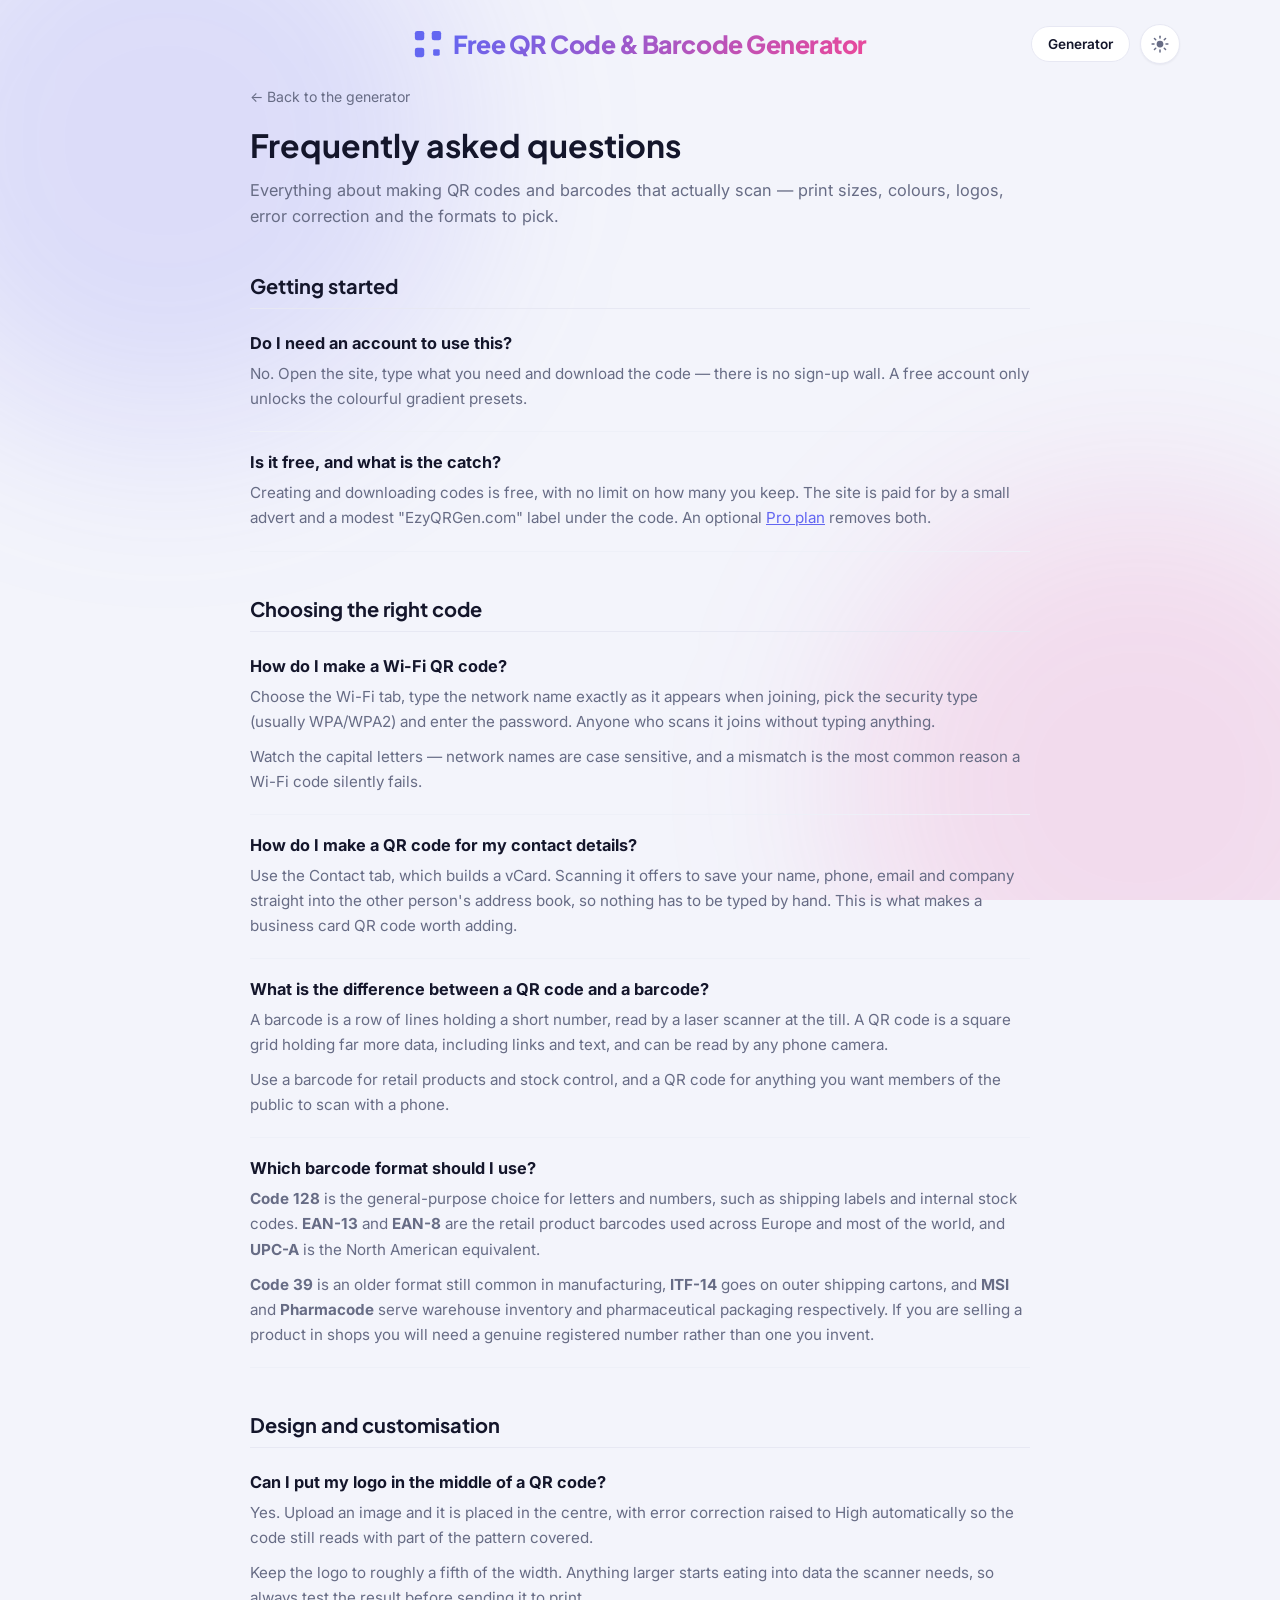
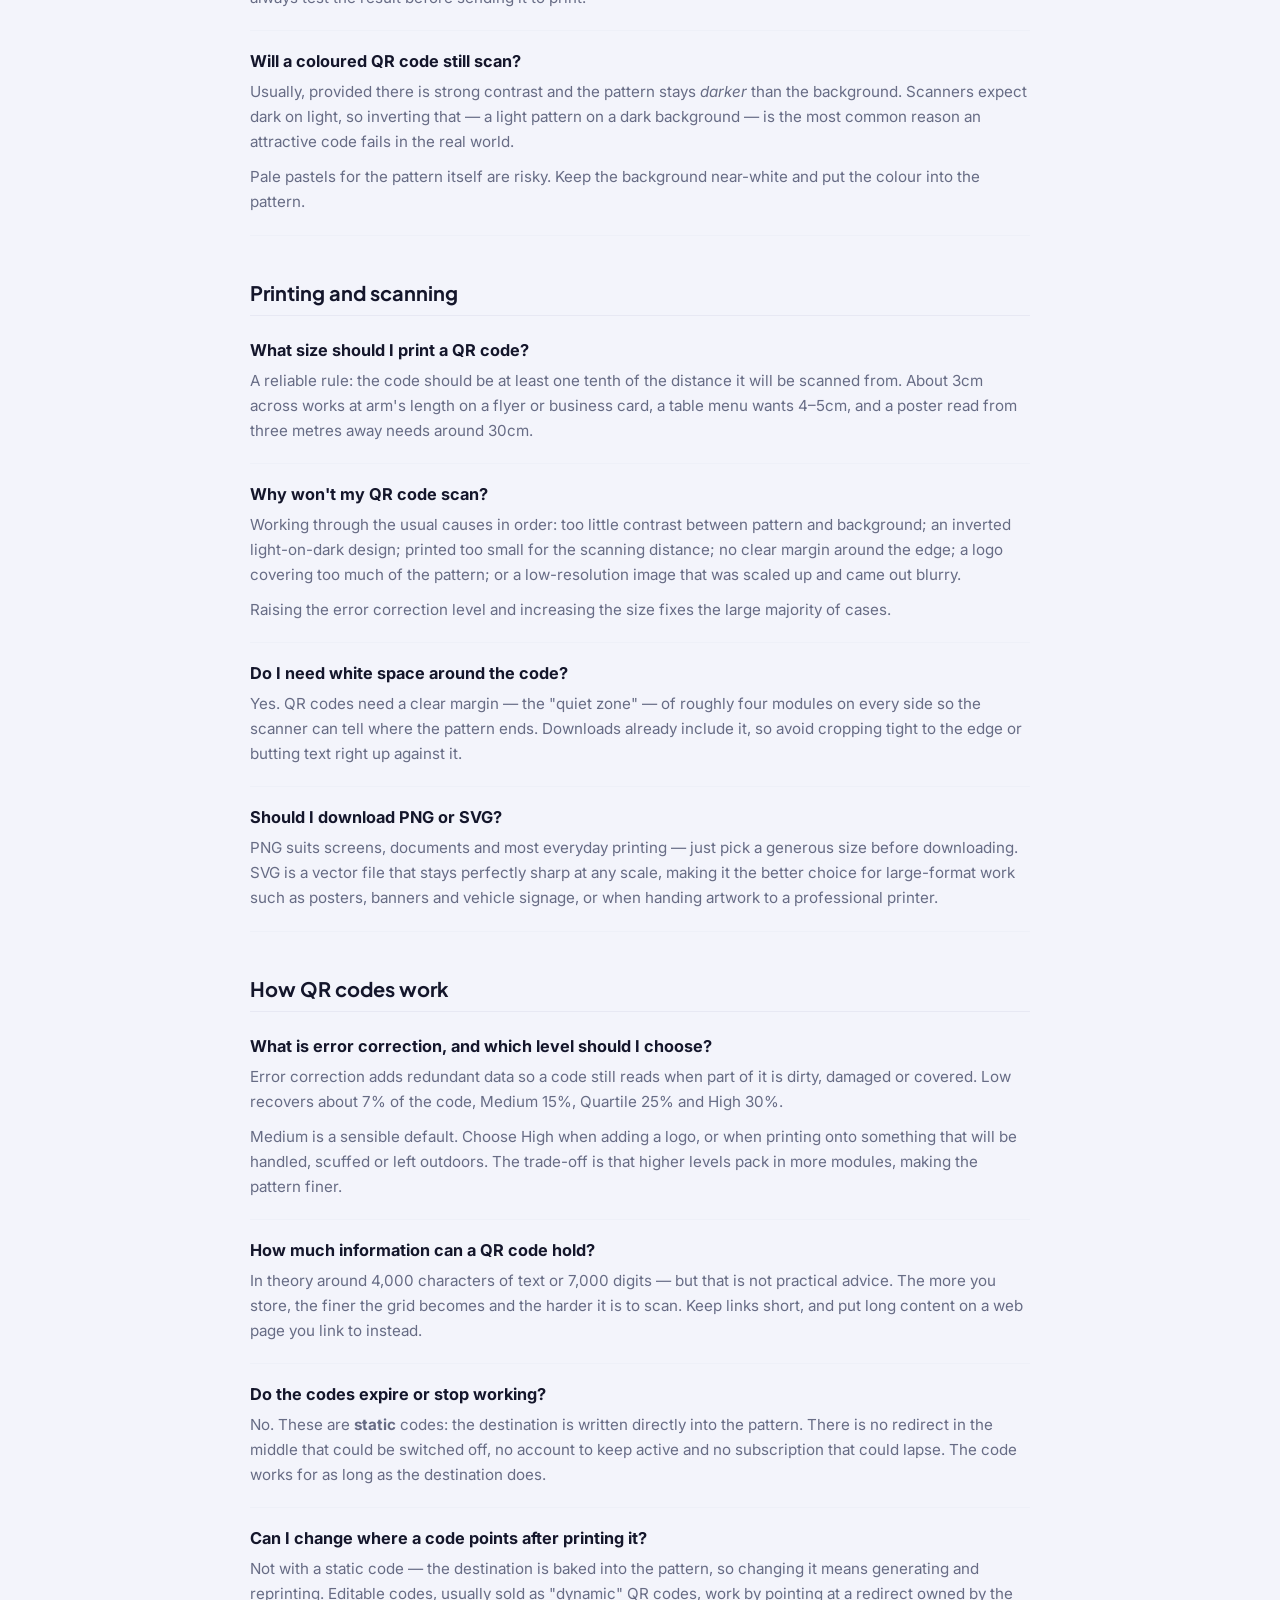
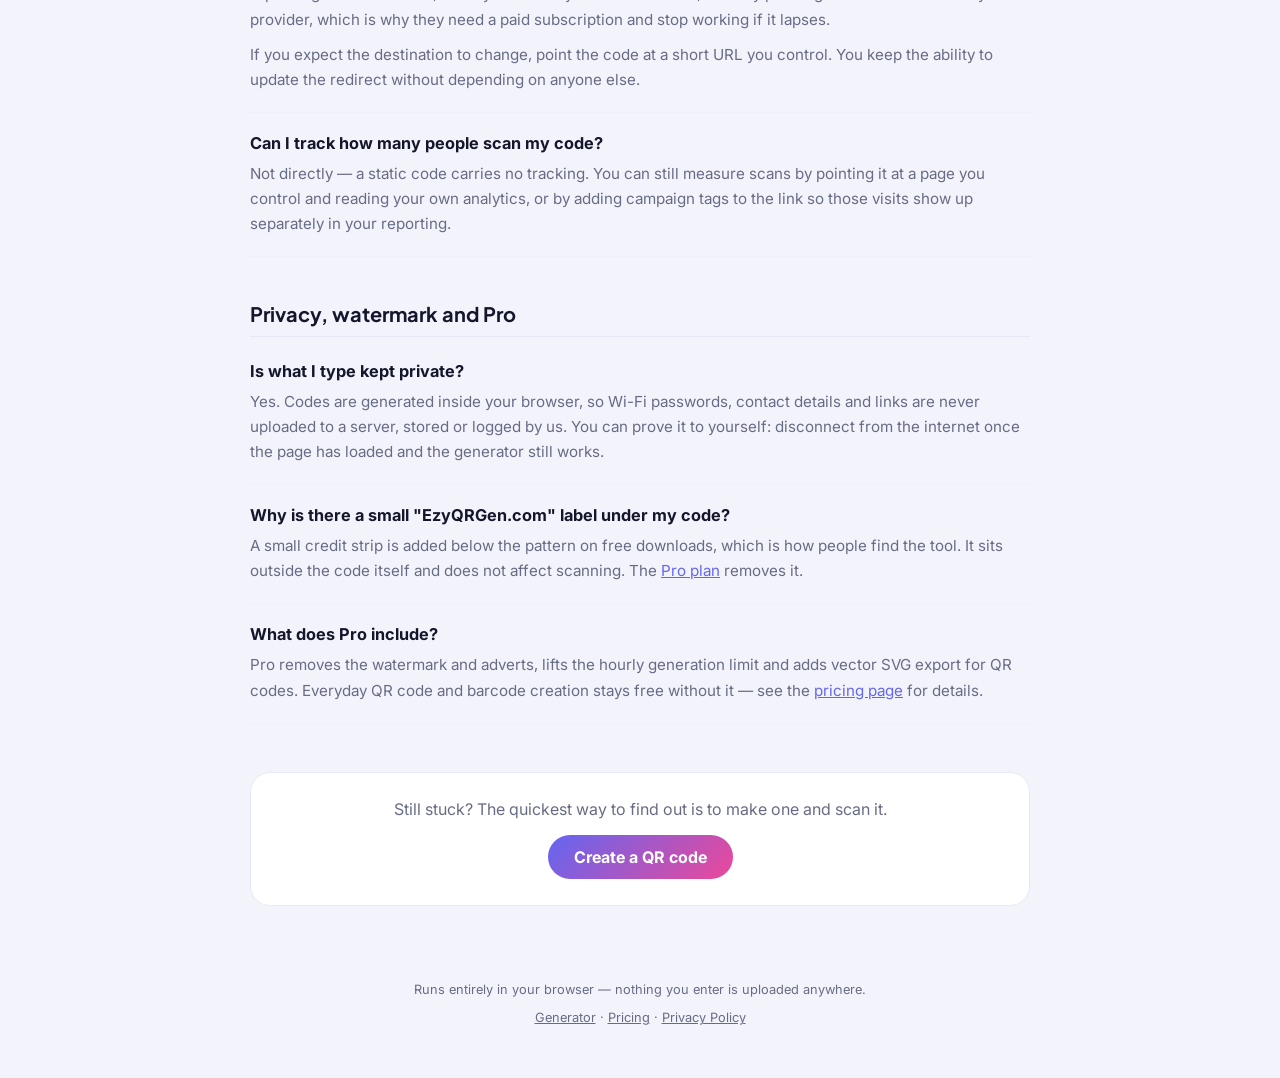
==== faq.html @ d5305e78 "FAQ" ====
<!DOCTYPE html>
<html lang="en">
<head>
<meta charset="UTF-8">
<meta name="viewport" content="width=device-width, initial-scale=1.0">
<title>QR Code FAQ — Printing, Scanning, Logos &amp; Wi-Fi Codes</title>
<meta name="description" content="Answers to common QR code questions: what size to print, why a code won't scan, adding a logo, making Wi-Fi and contact codes, error correction levels and which barcode format to use.">
<link rel="canonical" href="https://ezyqrgen.com/faq.html">
<meta property="og:type" content="website">
<meta property="og:url" content="https://ezyqrgen.com/faq.html">
<meta property="og:title" content="QR Code FAQ — Printing, Scanning, Logos & Wi-Fi Codes">
<meta property="og:description" content="Common QR code questions answered: print sizes, scanning problems, logos, Wi-Fi and contact codes, error correction and barcode formats.">
<meta property="og:image" content="https://ezyqrgen.com/og-image.png">
<meta property="og:image:width" content="1200">
<meta property="og:image:height" content="630">
<meta property="og:site_name" content="EzyQRGen">
<meta name="twitter:card" content="summary_large_image">
<meta name="twitter:title" content="QR Code FAQ — Printing, Scanning, Logos & Wi-Fi Codes">
<meta name="twitter:description" content="Common QR code questions answered: print sizes, scanning problems, logos, Wi-Fi and contact codes and barcode formats.">
<meta name="twitter:image" content="https://ezyqrgen.com/og-image.png">
<link rel="icon" href="data:image/svg+xml,%3Csvg xmlns='http://www.w3.org/2000/svg' viewBox='0 0 32 32'%3E%3Cdefs%3E%3ClinearGradient id='g' x1='0' y1='0' x2='1' y2='1'%3E%3Cstop offset='0' stop-color='%236366f1'/%3E%3Cstop offset='1' stop-color='%23ec4899'/%3E%3C/linearGradient%3E%3C/defs%3E%3Crect width='32' height='32' rx='8' fill='url(%23g)'/%3E%3Crect x='6' y='6' width='8' height='8' rx='2' fill='white'/%3E%3Crect x='18' y='6' width='8' height='8' rx='2' fill='white'/%3E%3Crect x='6' y='18' width='8' height='8' rx='2' fill='white'/%3E%3Crect x='19' y='19' width='6' height='6' rx='1.5' fill='white'/%3E%3C/svg%3E">
<script async src="https://pagead2.googlesyndication.com/pagead/js/adsbygoogle.js?client=ca-pub-7695383097201624" crossorigin="anonymous"></script>
<link rel="preconnect" href="https://fonts.googleapis.com">
<link rel="preconnect" href="https://fonts.gstatic.com" crossorigin>
<link href="https://fonts.googleapis.com/css2?family=Inter:wght@400;500;600;700&family=Plus+Jakarta+Sans:wght@600;700;800&display=swap" rel="stylesheet">
<link rel="stylesheet" href="style.css">
<script>
  (function () {
    try {
      var saved = localStorage.getItem('codeforge-theme');
      if (saved === 'dark' || saved === 'light') {
        document.documentElement.setAttribute('data-theme', saved);
      }
    } catch (e) {}
  })();
</script>
<script type="application/ld+json">
{
  "@context": "https://schema.org",
  "@type": "FAQPage",
  "mainEntity": [
    { "@type": "Question", "name": "Do I need an account to use this?",
      "acceptedAnswer": { "@type": "Answer", "text": "No. Open the site, type what you need and download the code — there is no sign-up wall. A free account only unlocks the colourful gradient presets." } },
    { "@type": "Question", "name": "Is it free, and what is the catch?",
      "acceptedAnswer": { "@type": "Answer", "text": "Creating and downloading codes is free with no limit on how many you keep. The site is paid for by a small advert and a modest EzyQRGen.com label under the code. An optional Pro plan removes both." } },
    { "@type": "Question", "name": "How do I make a Wi-Fi QR code?",
      "acceptedAnswer": { "@type": "Answer", "text": "Choose the Wi-Fi tab, type the network name exactly as it appears when joining, pick the security type (usually WPA/WPA2) and enter the password. Anyone who scans it joins without typing the password. Watch for capital letters — network names are case sensitive." } },
    { "@type": "Question", "name": "How do I make a QR code for my contact details?",
      "acceptedAnswer": { "@type": "Answer", "text": "Use the Contact tab, which builds a vCard. Scanning it offers to save your name, phone, email and company straight into the other person's address book, so nothing has to be typed by hand." } },
    { "@type": "Question", "name": "What is the difference between a QR code and a barcode?",
      "acceptedAnswer": { "@type": "Answer", "text": "A barcode is a row of lines holding a short number, read by a laser scanner at the till. A QR code is a square grid holding far more data, including links and text, and can be read by any phone camera. Use a barcode for retail products and stock, and a QR code for anything people scan with a phone." } },
    { "@type": "Question", "name": "Which barcode format should I use?",
      "acceptedAnswer": { "@type": "Answer", "text": "Code 128 is the general-purpose choice for letters and numbers such as shipping labels and internal stock codes. EAN-13 and EAN-8 are retail product barcodes used across Europe and most of the world, and UPC-A is the North American equivalent. Code 39 is an older format still used in manufacturing, ITF-14 goes on outer shipping cartons, and MSI and Pharmacode serve inventory and pharmaceutical packaging." } },
    { "@type": "Question", "name": "Can I put my logo in the middle of a QR code?",
      "acceptedAnswer": { "@type": "Answer", "text": "Yes. Upload an image and it is placed in the centre. Error correction is raised to High automatically so the code still reads with part of the pattern covered. Keep the logo to roughly a fifth of the width and always test the result before printing." } },
    { "@type": "Question", "name": "Will a coloured QR code still scan?",
      "acceptedAnswer": { "@type": "Answer", "text": "Usually, provided there is strong contrast and the pattern stays darker than the background. Scanners expect dark on light, so inverting that — a light pattern on a dark background — is the most common reason a pretty code fails. Avoid pale pastels for the pattern itself." } },
    { "@type": "Question", "name": "What size should I print a QR code?",
      "acceptedAnswer": { "@type": "Answer", "text": "A reliable rule is that the code should be at least one tenth of the distance it will be scanned from. Roughly 3cm across works at arm's length on a flyer or business card, a table menu wants about 4 to 5cm, and a poster read from three metres away needs about 30cm." } },
    { "@type": "Question", "name": "Why won't my QR code scan?",
      "acceptedAnswer": { "@type": "Answer", "text": "The usual causes are too little contrast between the pattern and background, an inverted light-on-dark design, printing it too small for the scanning distance, no clear margin around the edge, a logo covering too much of the pattern, or a blurry low-resolution image that was scaled up. Raising the error correction level and increasing the size fixes most cases." } },
    { "@type": "Question", "name": "Do I need white space around the code?",
      "acceptedAnswer": { "@type": "Answer", "text": "Yes. QR codes need a clear margin, called the quiet zone, of about four modules on every side so the scanner can tell where the pattern ends. Downloads include this margin, so avoid cropping tight to the edge or placing text right against it." } },
    { "@type": "Question", "name": "Should I download PNG or SVG?",
      "acceptedAnswer": { "@type": "Answer", "text": "PNG suits screens, documents and most everyday printing — just choose a generous size before downloading. SVG is a vector file that stays perfectly sharp at any scale, so it is the better choice for large format printing such as posters, banners and vehicle signage, and for handing artwork to a professional printer." } },
    { "@type": "Question", "name": "What is error correction, and which level should I choose?",
      "acceptedAnswer": { "@type": "Answer", "text": "Error correction adds redundant data so a code still reads when part of it is dirty, damaged or covered. Low recovers about 7 percent, Medium 15, Quartile 25 and High 30. Medium is a sensible default. Choose High when adding a logo or printing onto something that will be handled, scuffed or exposed to weather. Higher levels make the pattern denser." } },
    { "@type": "Question", "name": "How much information can a QR code hold?",
      "acceptedAnswer": { "@type": "Answer", "text": "In theory around 4,000 characters of text or 7,000 digits, but that is not practical advice. The more you store, the finer the grid becomes and the harder it is to scan. Keep links short and put long content on a web page you link to instead." } },
    { "@type": "Question", "name": "Do the codes expire or stop working?",
      "acceptedAnswer": { "@type": "Answer", "text": "No. These are static codes, meaning the destination is written directly into the pattern. There is no redirect in the middle that could be switched off, no account to keep active and no subscription that could lapse. The code keeps working for as long as the destination does." } },
    { "@type": "Question", "name": "Can I change where a code points after printing it?",
      "acceptedAnswer": { "@type": "Answer", "text": "Not with a static code — the destination is baked into the pattern, so changing it means generating and reprinting a new code. Editable codes, often sold as dynamic QR codes, work by pointing at a redirect owned by the provider, which is why they usually require a paid subscription and stop working if it lapses. If you expect the destination to change, point the code at a short URL you control so you can update the redirect yourself." } },
    { "@type": "Question", "name": "Can I track how many people scan my code?",
      "acceptedAnswer": { "@type": "Answer", "text": "Not directly, because a static code carries no tracking. You can still measure scans by pointing it at a page you control and reading your own analytics, or by using a link with campaign tags so visits show up separately in your reporting." } },
    { "@type": "Question", "name": "Is what I type kept private?",
      "acceptedAnswer": { "@type": "Answer", "text": "Yes. Codes are generated inside your browser, so passwords, contact details and links are never uploaded to a server, stored or logged by us. You can confirm this by disconnecting from the internet after the page has loaded — the generator still works." } },
    { "@type": "Question", "name": "Why is there a small \"EzyQRGen.com\" label under my code?",
      "acceptedAnswer": { "@type": "Answer", "text": "A small credit strip is added below the pattern on free downloads to help people find the tool. It sits outside the code itself and does not affect scanning. The Pro plan removes it." } },
    { "@type": "Question", "name": "What does Pro include?",
      "acceptedAnswer": { "@type": "Answer", "text": "Pro removes the watermark and adverts, lifts the hourly generation limit and adds vector SVG export for QR codes. Everyday QR code and barcode creation stays free without it." } }
  ]
}
</script>
<style>
  .faq-page { max-width: 820px; margin: 0 auto; padding: 8px 20px 40px; }
  .faq-page .lede { color: var(--text-muted); font-size: 1.02rem; line-height: 1.6; margin: 0 0 8px; }
  .faq-page h1 { font-family: "Plus Jakarta Sans", sans-serif; font-size: 2rem; margin: 0 0 12px; }
  .faq-page h2 {
    font-family: "Plus Jakarta Sans", sans-serif;
    font-size: 1.25rem;
    margin: 44px 0 4px;
    padding-bottom: 10px;
    border-bottom: 1px solid var(--border);
  }
  .qa { padding: 20px 0; border-bottom: 1px solid var(--border-soft); }
  .qa:last-child { border-bottom: none; }
  .qa h3 { font-size: 1.02rem; margin: 0 0 8px; }
  .qa p { color: var(--text-muted); font-size: 0.95rem; line-height: 1.65; margin: 0 0 10px; }
  .qa p:last-child { margin-bottom: 0; }
  .qa a { color: var(--accent-solid); }
  .faq-cta {
    margin-top: 48px;
    padding: 26px;
    border-radius: var(--radius-lg);
    background: var(--surface);
    border: 1px solid var(--border);
    text-align: center;
  }
  .faq-cta p { color: var(--text-muted); margin: 0 0 16px; }
  .faq-cta a {
    display: inline-block;
    padding: 12px 26px;
    border-radius: 24px;
    background: var(--accent-gradient);
    color: #fff;
    font-weight: 700;
    text-decoration: none;
  }
  .back-link { display: inline-block; margin-bottom: 20px; color: var(--text-muted); font-size: 0.88rem; text-decoration: none; }
  .back-link:hover { color: var(--accent-solid); }
</style>
</head>
<body>
  <div class="bg-decor" aria-hidden="true"></div>

  <header class="topbar">
    <div class="topbar-inner">
      <a href="/" class="brand" style="text-decoration:none;">
        <span class="brand-icon" aria-hidden="true">
          <svg viewBox="0 0 32 32" width="30" height="30">
            <rect x="2" y="2" width="10" height="10" rx="2.5"></rect>
            <rect x="20" y="2" width="10" height="10" rx="2.5"></rect>
            <rect x="2" y="20" width="10" height="10" rx="2.5"></rect>
            <rect x="21.5" y="21.5" width="7" height="7" rx="1.5"></rect>
          </svg>
        </span>
        <span class="brand-name" style="font-size:1.55rem;font-weight:800;">Free QR Code &amp; Barcode Generator</span>
      </a>
      <div class="topbar-actions">
        <a class="btn-auth nav-link" href="/">Generator</a>
        <button class="theme-toggle" id="theme-toggle" type="button" aria-label="Toggle dark mode">
          <svg class="icon-sun" viewBox="0 0 24 24" width="18" height="18"><circle cx="12" cy="12" r="4.5"></circle><g stroke-width="2" stroke-linecap="round"><line x1="12" y1="1.5" x2="12" y2="4"></line><line x1="12" y1="20" x2="12" y2="22.5"></line><line x1="1.5" y1="12" x2="4" y2="12"></line><line x1="20" y1="12" x2="22.5" y2="12"></line><line x1="4.6" y1="4.6" x2="6.3" y2="6.3"></line><line x1="17.7" y1="17.7" x2="19.4" y2="19.4"></line><line x1="4.6" y1="19.4" x2="6.3" y2="17.7"></line><line x1="17.7" y1="6.3" x2="19.4" y2="4.6"></line></g></svg>
          <svg class="icon-moon" viewBox="0 0 24 24" width="18" height="18"><path d="M20 14.5A8.5 8.5 0 1 1 9.5 4a7 7 0 0 0 10.5 10.5Z"></path></svg>
        </button>
      </div>
    </div>
  </header>

  <main class="faq-page">
    <a href="/" class="back-link">← Back to the generator</a>
    <h1>Frequently asked questions</h1>
    <p class="lede">Everything about making QR codes and barcodes that actually scan — print sizes, colours, logos, error correction and the formats to pick.</p>

    <h2>Getting started</h2>
    <div class="qa">
      <h3>Do I need an account to use this?</h3>
      <p>No. Open the site, type what you need and download the code — there is no sign-up wall. A free account only unlocks the colourful gradient presets.</p>
    </div>
    <div class="qa">
      <h3>Is it free, and what is the catch?</h3>
      <p>Creating and downloading codes is free, with no limit on how many you keep. The site is paid for by a small advert and a modest "EzyQRGen.com" label under the code. An optional <a href="pricing.html">Pro plan</a> removes both.</p>
    </div>

    <h2>Choosing the right code</h2>
    <div class="qa">
      <h3>How do I make a Wi-Fi QR code?</h3>
      <p>Choose the Wi-Fi tab, type the network name exactly as it appears when joining, pick the security type (usually WPA/WPA2) and enter the password. Anyone who scans it joins without typing anything.</p>
      <p>Watch the capital letters — network names are case sensitive, and a mismatch is the most common reason a Wi-Fi code silently fails.</p>
    </div>
    <div class="qa">
      <h3>How do I make a QR code for my contact details?</h3>
      <p>Use the Contact tab, which builds a vCard. Scanning it offers to save your name, phone, email and company straight into the other person's address book, so nothing has to be typed by hand. This is what makes a business card QR code worth adding.</p>
    </div>
    <div class="qa">
      <h3>What is the difference between a QR code and a barcode?</h3>
      <p>A barcode is a row of lines holding a short number, read by a laser scanner at the till. A QR code is a square grid holding far more data, including links and text, and can be read by any phone camera.</p>
      <p>Use a barcode for retail products and stock control, and a QR code for anything you want members of the public to scan with a phone.</p>
    </div>
    <div class="qa">
      <h3>Which barcode format should I use?</h3>
      <p><strong>Code 128</strong> is the general-purpose choice for letters and numbers, such as shipping labels and internal stock codes. <strong>EAN-13</strong> and <strong>EAN-8</strong> are the retail product barcodes used across Europe and most of the world, and <strong>UPC-A</strong> is the North American equivalent.</p>
      <p><strong>Code 39</strong> is an older format still common in manufacturing, <strong>ITF-14</strong> goes on outer shipping cartons, and <strong>MSI</strong> and <strong>Pharmacode</strong> serve warehouse inventory and pharmaceutical packaging respectively. If you are selling a product in shops you will need a genuine registered number rather than one you invent.</p>
    </div>

    <h2>Design and customisation</h2>
    <div class="qa">
      <h3>Can I put my logo in the middle of a QR code?</h3>
      <p>Yes. Upload an image and it is placed in the centre, with error correction raised to High automatically so the code still reads with part of the pattern covered.</p>
      <p>Keep the logo to roughly a fifth of the width. Anything larger starts eating into data the scanner needs, so always test the result before sending it to print.</p>
    </div>
    <div class="qa">
      <h3>Will a coloured QR code still scan?</h3>
      <p>Usually, provided there is strong contrast and the pattern stays <em>darker</em> than the background. Scanners expect dark on light, so inverting that — a light pattern on a dark background — is the most common reason an attractive code fails in the real world.</p>
      <p>Pale pastels for the pattern itself are risky. Keep the background near-white and put the colour into the pattern.</p>
    </div>

    <h2>Printing and scanning</h2>
    <div class="qa">
      <h3>What size should I print a QR code?</h3>
      <p>A reliable rule: the code should be at least one tenth of the distance it will be scanned from. About 3cm across works at arm's length on a flyer or business card, a table menu wants 4–5cm, and a poster read from three metres away needs around 30cm.</p>
    </div>
    <div class="qa">
      <h3>Why won't my QR code scan?</h3>
      <p>Working through the usual causes in order: too little contrast between pattern and background; an inverted light-on-dark design; printed too small for the scanning distance; no clear margin around the edge; a logo covering too much of the pattern; or a low-resolution image that was scaled up and came out blurry.</p>
      <p>Raising the error correction level and increasing the size fixes the large majority of cases.</p>
    </div>
    <div class="qa">
      <h3>Do I need white space around the code?</h3>
      <p>Yes. QR codes need a clear margin — the "quiet zone" — of roughly four modules on every side so the scanner can tell where the pattern ends. Downloads already include it, so avoid cropping tight to the edge or butting text right up against it.</p>
    </div>
    <div class="qa">
      <h3>Should I download PNG or SVG?</h3>
      <p>PNG suits screens, documents and most everyday printing — just pick a generous size before downloading. SVG is a vector file that stays perfectly sharp at any scale, making it the better choice for large-format work such as posters, banners and vehicle signage, or when handing artwork to a professional printer.</p>
    </div>

    <h2>How QR codes work</h2>
    <div class="qa">
      <h3>What is error correction, and which level should I choose?</h3>
      <p>Error correction adds redundant data so a code still reads when part of it is dirty, damaged or covered. Low recovers about 7% of the code, Medium 15%, Quartile 25% and High 30%.</p>
      <p>Medium is a sensible default. Choose High when adding a logo, or when printing onto something that will be handled, scuffed or left outdoors. The trade-off is that higher levels pack in more modules, making the pattern finer.</p>
    </div>
    <div class="qa">
      <h3>How much information can a QR code hold?</h3>
      <p>In theory around 4,000 characters of text or 7,000 digits — but that is not practical advice. The more you store, the finer the grid becomes and the harder it is to scan. Keep links short, and put long content on a web page you link to instead.</p>
    </div>
    <div class="qa">
      <h3>Do the codes expire or stop working?</h3>
      <p>No. These are <strong>static</strong> codes: the destination is written directly into the pattern. There is no redirect in the middle that could be switched off, no account to keep active and no subscription that could lapse. The code works for as long as the destination does.</p>
    </div>
    <div class="qa">
      <h3>Can I change where a code points after printing it?</h3>
      <p>Not with a static code — the destination is baked into the pattern, so changing it means generating and reprinting. Editable codes, usually sold as "dynamic" QR codes, work by pointing at a redirect owned by the provider, which is why they need a paid subscription and stop working if it lapses.</p>
      <p>If you expect the destination to change, point the code at a short URL you control. You keep the ability to update the redirect without depending on anyone else.</p>
    </div>
    <div class="qa">
      <h3>Can I track how many people scan my code?</h3>
      <p>Not directly — a static code carries no tracking. You can still measure scans by pointing it at a page you control and reading your own analytics, or by adding campaign tags to the link so those visits show up separately in your reporting.</p>
    </div>

    <h2>Privacy, watermark and Pro</h2>
    <div class="qa">
      <h3>Is what I type kept private?</h3>
      <p>Yes. Codes are generated inside your browser, so Wi-Fi passwords, contact details and links are never uploaded to a server, stored or logged by us. You can prove it to yourself: disconnect from the internet once the page has loaded and the generator still works.</p>
    </div>
    <div class="qa">
      <h3>Why is there a small "EzyQRGen.com" label under my code?</h3>
      <p>A small credit strip is added below the pattern on free downloads, which is how people find the tool. It sits outside the code itself and does not affect scanning. The <a href="pricing.html">Pro plan</a> removes it.</p>
    </div>
    <div class="qa">
      <h3>What does Pro include?</h3>
      <p>Pro removes the watermark and adverts, lifts the hourly generation limit and adds vector SVG export for QR codes. Everyday QR code and barcode creation stays free without it — see the <a href="pricing.html">pricing page</a> for details.</p>
    </div>

    <div class="faq-cta">
      <p>Still stuck? The quickest way to find out is to make one and scan it.</p>
      <a href="/">Create a QR code</a>
    </div>
  </main>

  <footer class="footer">
    <p>Runs entirely in your browser — nothing you enter is uploaded anywhere.</p>
    <p><a href="/">Generator</a> · <a href="/pricing.html">Pricing</a> · <a href="/privacy.html">Privacy Policy</a></p>
  </footer>

  <script>
    var btn = document.getElementById('theme-toggle');
    btn.addEventListener('click', function () {
      var root = document.documentElement;
      var systemDark = window.matchMedia('(prefers-color-scheme: dark)').matches;
      var currentlyDark = root.getAttribute('data-theme') ? root.getAttribute('data-theme') === 'dark' : systemDark;
      var next = currentlyDark ? 'light' : 'dark';
      root.setAttribute('data-theme', next);
      try { localStorage.setItem('codeforge-theme', next); } catch (e) {}
    });
  </script>
</body>
</html>
---- style.css ----
:root {
  --bg: #f3f4fb;
  --surface: #ffffff;
  --surface-alt: #f7f8fd;
  --text: #14162b;
  --text-muted: #676c85;
  --border: #e7e8f3;
  --border-soft: #eef0f8;
  --accent-1: #6366f1;
  --accent-2: #ec4899;
  --accent-gradient: linear-gradient(135deg, var(--accent-1), var(--accent-2));
  --accent-solid: #6366f1;
  --accent-solid-hover: #4f46e5;
  --danger: #e0245e;
  --radius-sm: 8px;
  --radius: 14px;
  --radius-lg: 20px;
  --shadow-sm: 0 1px 2px rgba(20, 22, 43, 0.05);
  --shadow-md: 0 8px 24px rgba(20, 22, 43, 0.08);
  --shadow-lg: 0 16px 48px rgba(20, 22, 43, 0.12);
  --blob-1: rgba(99, 102, 241, 0.16);
  --blob-2: rgba(236, 72, 153, 0.14);
  color-scheme: light;
}

@media (prefers-color-scheme: dark) {
  :root:not([data-theme="light"]) {
    --bg: #0e0f1a;
    --surface: #171928;
    --surface-alt: #1d1f31;
    --text: #eef0fb;
    --text-muted: #9296b3;
    --border: #2a2d42;
    --border-soft: #262940;
    --accent-1: #818cf8;
    --accent-2: #f472b6;
    --accent-solid: #818cf8;
    --accent-solid-hover: #a5b0fb;
    --shadow-sm: 0 1px 2px rgba(0, 0, 0, 0.3);
    --shadow-md: 0 8px 24px rgba(0, 0, 0, 0.35);
    --shadow-lg: 0 16px 48px rgba(0, 0, 0, 0.45);
    --blob-1: rgba(129, 140, 248, 0.18);
    --blob-2: rgba(244, 114, 182, 0.16);
    color-scheme: dark;
  }
}

:root[data-theme="dark"] {
  --bg: #0e0f1a;
  --surface: #171928;
  --surface-alt: #1d1f31;
  --text: #eef0fb;
  --text-muted: #9296b3;
  --border: #2a2d42;
  --border-soft: #262940;
  --accent-1: #818cf8;
  --accent-2: #f472b6;
  --accent-solid: #818cf8;
  --accent-solid-hover: #a5b0fb;
  --shadow-sm: 0 1px 2px rgba(0, 0, 0, 0.3);
  --shadow-md: 0 8px 24px rgba(0, 0, 0, 0.35);
  --shadow-lg: 0 16px 48px rgba(0, 0, 0, 0.45);
  --blob-1: rgba(129, 140, 248, 0.18);
  --blob-2: rgba(244, 114, 182, 0.16);
  color-scheme: dark;
}

* { box-sizing: border-box; }

body {
  margin: 0;
  font-family: "Inter", -apple-system, BlinkMacSystemFont, "Segoe UI", Roboto, Helvetica, Arial, sans-serif;
  background: var(--bg);
  color: var(--text);
  transition: background-color 0.25s ease, color 0.25s ease;
}

.bg-decor {
  position: fixed;
  inset: 0;
  z-index: -1;
  overflow: hidden;
  pointer-events: none;
}

.bg-decor::before,
.bg-decor::after {
  content: "";
  position: absolute;
  width: 46vw;
  height: 46vw;
  max-width: 620px;
  max-height: 620px;
  border-radius: 50%;
  filter: blur(90px);
}

.bg-decor::before {
  top: -12vw;
  left: -10vw;
  background: var(--blob-1);
}

.bg-decor::after {
  bottom: -14vw;
  right: -12vw;
  background: var(--blob-2);
}

.topbar {
  padding: 28px 24px 18px;
  text-align: center;
}

.topbar-inner {
  max-width: 1080px;
  margin: 0 auto;
  display: flex;
  align-items: center;
  justify-content: center;
  position: relative;
}

.brand {
  display: flex;
  align-items: center;
  justify-content: center;
  gap: 10px;
  font-family: "Plus Jakarta Sans", "Inter", sans-serif;
  font-size: 1.55rem;
  font-weight: 800;
  letter-spacing: -0.02em;
}

.brand-icon {
  display: inline-flex;
  color: var(--accent-solid);
}

.brand-icon svg rect {
  fill: currentColor;
}

.brand-name {
  margin: 0;
  font: inherit;
  background: var(--accent-gradient);
  -webkit-background-clip: text;
  background-clip: text;
  color: transparent;
}

.topbar-actions {
  position: absolute;
  right: 0;
  top: 50%;
  transform: translateY(-50%);
  /* The transform above creates a stacking context, which would otherwise trap
     the profile dropdown behind <main>. Kept below the modal/consent layers. */
  z-index: 60;
  display: flex;
  align-items: center;
  gap: 10px;
}

@media (max-width: 560px) {
  .topbar-inner {
    flex-direction: column;
    gap: 14px;
  }
  .brand { font-size: 1.3rem; }
  .topbar-actions {
    position: static;
    transform: none;
  }
}

.auth-area {
  position: relative;
  display: flex;
  align-items: center;
  gap: 8px;
}

/* ---------- Signed-in profile menu ---------- */
.avatar-btn {
  width: 40px;
  height: 40px;
  flex-shrink: 0;
  border-radius: 50%;
  border: none;
  background: var(--accent-gradient);
  color: #fff;
  font-weight: 700;
  font-size: 0.95rem;
  cursor: pointer;
  display: flex;
  align-items: center;
  justify-content: center;
  transition: transform 0.15s ease, box-shadow 0.15s ease;
}

.avatar-btn:hover {
  transform: scale(1.06);
  box-shadow: 0 0 0 3px color-mix(in srgb, var(--accent-solid) 25%, transparent);
}

.profile-menu {
  position: absolute;
  right: 0;
  top: calc(100% + 10px);
  z-index: 60;
  width: 232px;
  padding: 6px;
  border-radius: 14px;
  border: 1px solid var(--border);
  background: var(--surface);
  box-shadow: 0 16px 40px -12px rgba(0, 0, 0, 0.3);
  text-align: left;
}

.profile-menu-head {
  display: flex;
  align-items: center;
  gap: 6px;
  padding: 10px 10px 12px;
  border-bottom: 1px solid var(--border);
  margin-bottom: 8px;
}

.profile-email {
  font-size: 0.8rem;
  color: var(--text-muted);
  overflow: hidden;
  text-overflow: ellipsis;
  white-space: nowrap;
}

.profile-menu-group { padding: 2px 10px 10px; }

.profile-menu-label {
  display: block;
  font-size: 0.7rem;
  font-weight: 700;
  letter-spacing: 0.04em;
  text-transform: uppercase;
  color: var(--text-muted);
  margin-bottom: 8px;
}

.theme-options {
  display: grid;
  grid-template-columns: repeat(3, minmax(0, 1fr));
  gap: 4px;
  padding: 3px;
  border-radius: 10px;
  background: var(--surface-alt);
}

.theme-options button {
  padding: 6px 0;
  border: none;
  border-radius: 7px;
  background: transparent;
  color: var(--text-muted);
  font-size: 0.76rem;
  font-weight: 600;
  cursor: pointer;
  transition: background 0.15s ease, color 0.15s ease;
}

.theme-options button:hover { color: var(--text); }

.theme-options button.active {
  background: var(--surface);
  color: var(--accent-solid);
  box-shadow: 0 1px 3px rgba(0, 0, 0, 0.12);
}

.profile-menu-item {
  width: 100%;
  padding: 10px;
  border: none;
  border-radius: 9px;
  background: transparent;
  color: var(--text);
  font-size: 0.86rem;
  font-weight: 600;
  text-align: left;
  cursor: pointer;
  transition: background 0.15s ease, color 0.15s ease;
}

.profile-menu-item:hover { background: var(--surface-alt); }

.profile-menu-item.danger { color: #dc2626; }
.profile-menu-item.danger:hover { background: color-mix(in srgb, #dc2626 10%, transparent); }

.btn-auth {
  padding: 9px 16px;
  border-radius: 20px;
  border: 1px solid var(--border);
  background: var(--surface);
  color: var(--text);
  font-weight: 600;
  font-size: 0.85rem;
  cursor: pointer;
  transition: border-color 0.15s ease, color 0.15s ease, transform 0.15s ease;
}

a.nav-link {
  text-decoration: none;
  display: inline-flex;
  align-items: center;
}

.btn-auth:hover {
  border-color: var(--accent-solid);
  color: var(--accent-solid);
  transform: translateY(-1px);
}

.btn-auth.primary {
  background: var(--accent-gradient);
  border-color: transparent;
  color: #fff;
}

.theme-toggle {
  width: 40px;
  height: 40px;
  flex-shrink: 0;
  border-radius: 50%;
  border: 1px solid var(--border);
  background: var(--surface);
  color: var(--text-muted);
  display: flex;
  align-items: center;
  justify-content: center;
  cursor: pointer;
  box-shadow: var(--shadow-sm);
  transition: transform 0.15s ease, color 0.2s ease, border-color 0.2s ease;
}

.theme-toggle:hover {
  color: var(--accent-solid);
  border-color: var(--accent-solid);
  transform: scale(1.06);
}

.theme-toggle svg { fill: none; stroke: currentColor; }
.theme-toggle .icon-sun circle { fill: currentColor; stroke: none; }
.theme-toggle .icon-moon path { fill: currentColor; stroke: none; }

.theme-toggle .icon-moon { display: none; }
:root[data-theme="dark"] .theme-toggle .icon-sun { display: none; }
:root[data-theme="dark"] .theme-toggle .icon-moon { display: block; }
@media (prefers-color-scheme: dark) {
  :root:not([data-theme="light"]) .theme-toggle .icon-sun { display: none; }
  :root:not([data-theme="light"]) .theme-toggle .icon-moon { display: block; }
}

.tagline {
  margin: 14px 0 0;
  color: var(--text-muted);
  font-size: 0.98rem;
}

.layout {
  max-width: 1080px;
  margin: 0 auto;
  padding: 16px 20px 60px;
  display: grid;
  grid-template-columns: minmax(0, 1.3fr) minmax(0, 1fr);
  gap: 24px;
  align-items: start;
}

@media (max-width: 860px) {
  .layout { grid-template-columns: minmax(0, 1fr); }
}

.panel, .preview-card {
  background: var(--surface);
  border-radius: var(--radius-lg);
  border: 1px solid var(--border-soft);
  box-shadow: var(--shadow-md);
  padding: 22px;
  transition: background-color 0.25s ease, border-color 0.25s ease;
}

.mode-switch {
  display: flex;
  gap: 8px;
  margin-bottom: 20px;
  background: var(--surface-alt);
  padding: 4px;
  border-radius: 12px;
}

.mode-btn {
  flex: 1;
  padding: 10px;
  border: none;
  border-radius: 9px;
  background: transparent;
  font-weight: 600;
  font-size: 0.95rem;
  color: var(--text-muted);
  cursor: pointer;
  transition: background-color 0.2s ease, color 0.2s ease, box-shadow 0.2s ease;
}

.mode-btn.active {
  background: var(--surface);
  color: var(--accent-solid);
  box-shadow: var(--shadow-sm);
}

.type-tabs {
  display: flex;
  flex-wrap: wrap;
  gap: 6px;
  margin-bottom: 16px;
}

.type-btn {
  padding: 7px 13px;
  border: 1px solid var(--border);
  border-radius: 20px;
  background: var(--surface);
  color: var(--text-muted);
  font-size: 0.85rem;
  font-weight: 500;
  cursor: pointer;
  transition: background 0.2s ease, color 0.2s ease, border-color 0.2s ease, transform 0.15s ease;
}

.type-btn:hover {
  border-color: var(--accent-solid);
  color: var(--accent-solid);
}

.type-btn.active {
  background: var(--accent-gradient);
  border-color: transparent;
  color: #fff;
  box-shadow: var(--shadow-sm);
}

.mode-panel { display: none; }
.mode-panel.active { display: block; animation: fade-in 0.25s ease; }

@keyframes fade-in {
  from { opacity: 0; transform: translateY(4px); }
  to { opacity: 1; transform: translateY(0); }
}

.field-group { margin-bottom: 14px; }
.field-group.hidden { display: none; }

label {
  display: block;
  font-size: 0.82rem;
  font-weight: 600;
  color: var(--text-muted);
  margin-bottom: 5px;
  margin-top: 10px;
}

label:first-child { margin-top: 0; }

.checkbox-label {
  display: flex;
  align-items: center;
  flex-wrap: wrap;
  gap: 6px;
  font-weight: 500;
  color: var(--text);
}
.checkbox-label input { width: auto; accent-color: var(--accent-solid); }

input[type="text"],
input[type="url"],
input[type="email"],
input[type="password"],
input[type="file"],
textarea,
select {
  width: 100%;
  padding: 10px 12px;
  border: 1px solid var(--border);
  border-radius: var(--radius-sm);
  font-size: 0.92rem;
  font-family: inherit;
  background: var(--surface);
  color: var(--text);
  transition: border-color 0.15s ease, box-shadow 0.15s ease;
}

input[type="text"]:focus,
input[type="url"]:focus,
input[type="email"]:focus,
input[type="password"]:focus,
textarea:focus,
select:focus {
  outline: none;
  border-color: var(--accent-solid);
  box-shadow: 0 0 0 3px color-mix(in srgb, var(--accent-solid) 20%, transparent);
}

textarea { resize: vertical; }

.hint {
  font-size: 0.78rem;
  color: var(--text-muted);
  margin: 4px 0 0;
}

.customize {
  border-top: 1px solid var(--border-soft);
  padding-top: 18px;
  margin-top: 8px;
}

.customize h3 {
  margin: 0 0 12px;
  font-size: 0.95rem;
  font-family: "Plus Jakarta Sans", sans-serif;
  font-weight: 700;
}

.preset-row {
  display: flex;
  gap: 10px;
  margin-bottom: 18px;
  flex-wrap: wrap;
}

.preset-swatch {
  width: 56px;
  height: 56px;
  border-radius: 10px;
  border: 2px solid var(--border);
  cursor: pointer;
  padding: 0;
  overflow: hidden;
  line-height: 0;
  transition: transform 0.15s ease, border-color 0.15s ease, box-shadow 0.15s ease;
}

/* Each swatch holds a real miniature QR rendered in that preset's style. */
.preset-swatch canvas {
  width: 100%;
  height: 100%;
  display: block;
}

.preset-swatch:hover {
  transform: scale(1.12);
  border-color: var(--accent-solid);
}

.preset-swatch.active {
  border-color: var(--accent-solid);
  box-shadow: 0 0 0 3px color-mix(in srgb, var(--accent-solid) 25%, transparent);
  transform: scale(1.08);
}

.customize-grid {
  display: grid;
  grid-template-columns: minmax(0, 1fr) minmax(0, 1fr);
  gap: 14px;
}

.control.span-2 { grid-column: 1 / -1; }

input[type="color"] {
  width: 100%;
  height: 38px;
  padding: 2px;
  border: 1px solid var(--border);
  border-radius: var(--radius-sm);
  cursor: pointer;
  background: var(--surface);
}

input[type="range"] {
  width: 100%;
  accent-color: var(--accent-solid);
}

.range-val {
  font-size: 0.8rem;
  color: var(--text-muted);
}

.mini-btn {
  margin-top: 8px;
  padding: 6px 12px;
  font-size: 0.78rem;
  font-weight: 600;
  border: 1px solid var(--border);
  border-radius: var(--radius-sm);
  background: var(--surface);
  color: var(--text);
  cursor: pointer;
  transition: border-color 0.15s ease, color 0.15s ease;
}

.mini-btn:hover {
  border-color: var(--danger);
  color: var(--danger);
}

.logo-upload-row {
  display: flex;
  align-items: center;
  gap: 12px;
}

.logo-upload-controls {
  flex: 1;
  min-width: 0;
}

.logo-preview {
  width: 48px;
  height: 48px;
  border-radius: 50%;
  object-fit: cover;
  border: 1px solid var(--border);
  flex-shrink: 0;
  box-shadow: var(--shadow-sm);
}

.preview {
  position: sticky;
  top: 20px;
}

.preview-card {
  display: flex;
  flex-direction: column;
  align-items: center;
  gap: 18px;
}

.preview-surface {
  width: 100%;
  min-height: 280px;
  display: flex;
  align-items: center;
  justify-content: center;
  background:
    linear-gradient(45deg, var(--surface-alt) 25%, transparent 25%),
    linear-gradient(-45deg, var(--surface-alt) 25%, transparent 25%),
    linear-gradient(45deg, transparent 75%, var(--surface-alt) 75%),
    linear-gradient(-45deg, transparent 75%, var(--surface-alt) 75%);
  background-size: 20px 20px;
  background-position: 0 0, 0 10px, 10px -10px, -10px 0px;
  border-radius: var(--radius);
  border: 1px solid var(--border-soft);
  padding: 20px;
}

#qr-canvas-container, #barcode-svg { max-width: 100%; }
#qr-canvas-container canvas, #barcode-svg { max-width: 100%; height: auto; }
#qr-canvas-container canvas, #barcode-svg { border-radius: 6px; }
.hidden { display: none !important; }

.error-msg {
  color: var(--danger);
  font-size: 0.85rem;
  min-height: 1em;
  margin: 0;
  text-align: center;
}

.download-row {
  display: flex;
  gap: 10px;
  width: 100%;
}

.btn {
  flex: 1;
  padding: 12px;
  border-radius: var(--radius-sm);
  border: 1px solid var(--border);
  background: var(--surface);
  color: var(--text);
  font-weight: 600;
  font-size: 0.9rem;
  cursor: pointer;
  transition: transform 0.15s ease, box-shadow 0.15s ease, border-color 0.15s ease, opacity 0.15s ease;
}

.btn:hover {
  border-color: var(--accent-solid);
  transform: translateY(-1px);
}

.btn:active { transform: translateY(0); }

.btn-primary {
  background: var(--accent-gradient);
  border-color: transparent;
  color: #fff;
  box-shadow: var(--shadow-md);
}

.btn-primary:hover {
  box-shadow: var(--shadow-lg);
  border-color: transparent;
}

.btn-generate {
  width: 100%;
  margin-top: 22px;
  padding: 14px;
  font-size: 1rem;
}

.btn-generate-top {
  margin-top: 6px;
  margin-bottom: 22px;
}

.footer {
  text-align: center;
  color: var(--text-muted);
  font-size: 0.8rem;
  padding: 24px 20px 40px;
}

.footer a {
  color: var(--text-muted);
  text-decoration: underline;
}

.footer a:hover {
  color: var(--accent-solid);
}

/* ---------- Auth gating: lock badges + locked controls ---------- */

.label-with-badge {
  display: flex;
  align-items: center;
  gap: 6px;
  flex-wrap: wrap;
}

.lock-badge {
  display: inline-flex;
  align-items: center;
  gap: 3px;
  font-size: 0.68rem;
  font-weight: 700;
  letter-spacing: 0.02em;
  color: var(--accent-solid);
  background: color-mix(in srgb, var(--accent-solid) 12%, transparent);
  border-radius: 20px;
  padding: 2px 8px;
  text-transform: uppercase;
}

.lock-badge.hidden { display: none; }

.preview-note {
  font-size: 0.8rem;
  color: var(--text-muted);
  text-align: center;
  margin-top: 10px;
}

.preview-note.hidden { display: none; }

.preview-note a { color: var(--accent-solid); font-weight: 600; }

.pro-badge {
  display: inline-flex;
  align-items: center;
  font-size: 0.62rem;
  font-weight: 800;
  letter-spacing: 0.03em;
  color: #fff;
  background: var(--accent-gradient);
  border-radius: 20px;
  padding: 2px 7px;
  margin-left: 6px;
  vertical-align: middle;
}

/* Only a light dim when locked — the swatches are real style samples, so they
   stay legible and the lock badge carries the "sign in" message. */
.preset-row.is-locked {
  opacity: 0.9;
}

.preset-row.is-locked .preset-swatch {
  cursor: pointer;
}

.preset-row.is-locked .preset-swatch:hover {
  transform: none;
  border-color: var(--border);
}

/* ---------- Auth modal ---------- */

.modal-backdrop {
  position: fixed;
  inset: 0;
  background: rgba(10, 11, 20, 0.55);
  backdrop-filter: blur(4px);
  display: flex;
  align-items: center;
  justify-content: center;
  padding: 20px;
  z-index: 100;
}

.modal-backdrop.hidden { display: none; }

.modal {
  position: relative;
  width: 100%;
  max-width: 380px;
  background: var(--surface);
  border-radius: var(--radius-lg);
  border: 1px solid var(--border-soft);
  box-shadow: var(--shadow-lg);
  padding: 28px 26px 24px;
  animation: modal-pop 0.2s ease;
}

@keyframes modal-pop {
  from { opacity: 0; transform: scale(0.96) translateY(6px); }
  to { opacity: 1; transform: scale(1) translateY(0); }
}

.modal-close {
  position: absolute;
  top: 14px;
  right: 14px;
  width: 30px;
  height: 30px;
  border: none;
  background: transparent;
  color: var(--text-muted);
  font-size: 1.4rem;
  line-height: 1;
  cursor: pointer;
  border-radius: 50%;
}

.modal-close:hover {
  background: var(--surface-alt);
  color: var(--text);
}

.modal-tabs {
  display: flex;
  gap: 8px;
  background: var(--surface-alt);
  padding: 4px;
  border-radius: 12px;
  margin-bottom: 18px;
}

.modal-tab {
  flex: 1;
  padding: 9px;
  border: none;
  border-radius: 9px;
  background: transparent;
  font-weight: 600;
  font-size: 0.88rem;
  color: var(--text-muted);
  cursor: pointer;
}

.modal-tab.active {
  background: var(--surface);
  color: var(--accent-solid);
  box-shadow: var(--shadow-sm);
}

.modal-title {
  font-family: "Plus Jakarta Sans", sans-serif;
  font-size: 1.25rem;
  margin: 0 0 6px;
}

.modal-subtitle {
  color: var(--text-muted);
  font-size: 0.88rem;
  margin: 0 0 18px;
  line-height: 1.4;
}

.modal-error {
  color: var(--danger);
  font-size: 0.82rem;
  margin: 4px 0 0;
  min-height: 1em;
}

.modal-note {
  color: var(--accent-solid);
  font-size: 0.82rem;
  margin: 8px 0 0;
  min-height: 1em;
  line-height: 1.4;
}

.modal-submit {
  width: 100%;
  margin-top: 16px;
}

.modal-small {
  max-width: 340px;
}

.modal-actions {
  display: flex;
  gap: 10px;
  margin-top: 20px;
}

.btn-danger {
  background: var(--danger);
  border-color: transparent;
  color: #fff;
}

.btn-danger:hover {
  border-color: transparent;
  filter: brightness(1.08);
}

.btn-google {
  width: 100%;
  display: flex;
  align-items: center;
  justify-content: center;
  gap: 10px;
  padding: 11px;
  border-radius: var(--radius-sm);
  border: 1px solid var(--border);
  background: var(--surface);
  color: var(--text);
  font-weight: 600;
  font-size: 0.9rem;
  cursor: pointer;
  transition: border-color 0.15s ease, transform 0.15s ease, box-shadow 0.15s ease;
}

.btn-google:hover {
  border-color: var(--accent-solid);
  box-shadow: var(--shadow-sm);
  transform: translateY(-1px);
}

.btn-google:disabled {
  opacity: 0.6;
  cursor: not-allowed;
  transform: none;
}

.modal-divider {
  display: flex;
  align-items: center;
  gap: 10px;
  color: var(--text-muted);
  font-size: 0.78rem;
  margin: 16px 0;
}

.modal-divider::before,
.modal-divider::after {
  content: "";
  flex: 1;
  height: 1px;
  background: var(--border);
}

/* ---------- Ad slots ---------- */

.ad-slot {
  display: flex;
  align-items: center;
  justify-content: center;
  background: var(--surface-alt);
  border: 1px dashed var(--border);
  border-radius: var(--radius-sm);
  color: var(--text-muted);
  font-size: 0.72rem;
  letter-spacing: 0.04em;
  text-transform: uppercase;
  overflow: hidden;
}

.ad-slot-banner {
  max-width: 1080px;
  margin: 16px auto 0;
  min-height: 90px;
}

.ad-slot-rectangle {
  width: 100%;
  min-height: 250px;
  margin-top: 18px;
}

@media (max-width: 860px) {
  .ad-slot-banner { margin: 16px 20px 0; min-height: 60px; }
}

/* ---------- Cookie / ad consent banner ---------- */

.consent-banner {
  position: fixed;
  left: 20px;
  right: 20px;
  bottom: 20px;
  max-width: 560px;
  margin: 0 auto;
  background: var(--surface);
  border: 1px solid var(--border-soft);
  border-radius: var(--radius);
  box-shadow: var(--shadow-lg);
  padding: 18px 20px;
  z-index: 90;
  animation: modal-pop 0.25s ease;
}

.consent-banner p {
  margin: 0 0 14px;
  font-size: 0.85rem;
  color: var(--text);
  line-height: 1.5;
}

.consent-banner a {
  color: var(--accent-solid);
}

.consent-actions {
  display: flex;
  gap: 10px;
}

.consent-actions .btn {
  flex: 1;
  padding: 10px;
  font-size: 0.85rem;
}

/* ---------- SEO content section ---------- */
.seo-content {
  max-width: 860px;
  margin: 0 auto;
  padding: 10px 20px 20px;
}

.seo-content h2 {
  font-family: "Plus Jakarta Sans", sans-serif;
  font-size: 1.4rem;
  margin: 42px 0 16px;
}

.seo-content h3 {
  font-size: 1rem;
  margin: 0 0 6px;
}

.seo-content p,
.seo-content li {
  color: var(--text-muted);
  font-size: 0.94rem;
  line-height: 1.65;
}

.seo-content strong { color: var(--text); }

.steps {
  padding-left: 20px;
  margin: 0;
}

.steps li { margin-bottom: 10px; }

.seo-grid,
.seo-faq {
  display: grid;
  grid-template-columns: repeat(auto-fit, minmax(260px, 1fr));
  gap: 22px 28px;
}

.seo-grid p,
.seo-faq p { margin: 0; }

.seo-more {
  margin-top: 26px;
  font-size: 0.94rem;
}

.seo-more a {
  color: var(--accent-solid);
  font-weight: 600;
  text-decoration: none;
}

.seo-more a:hover { text-decoration: underline; }
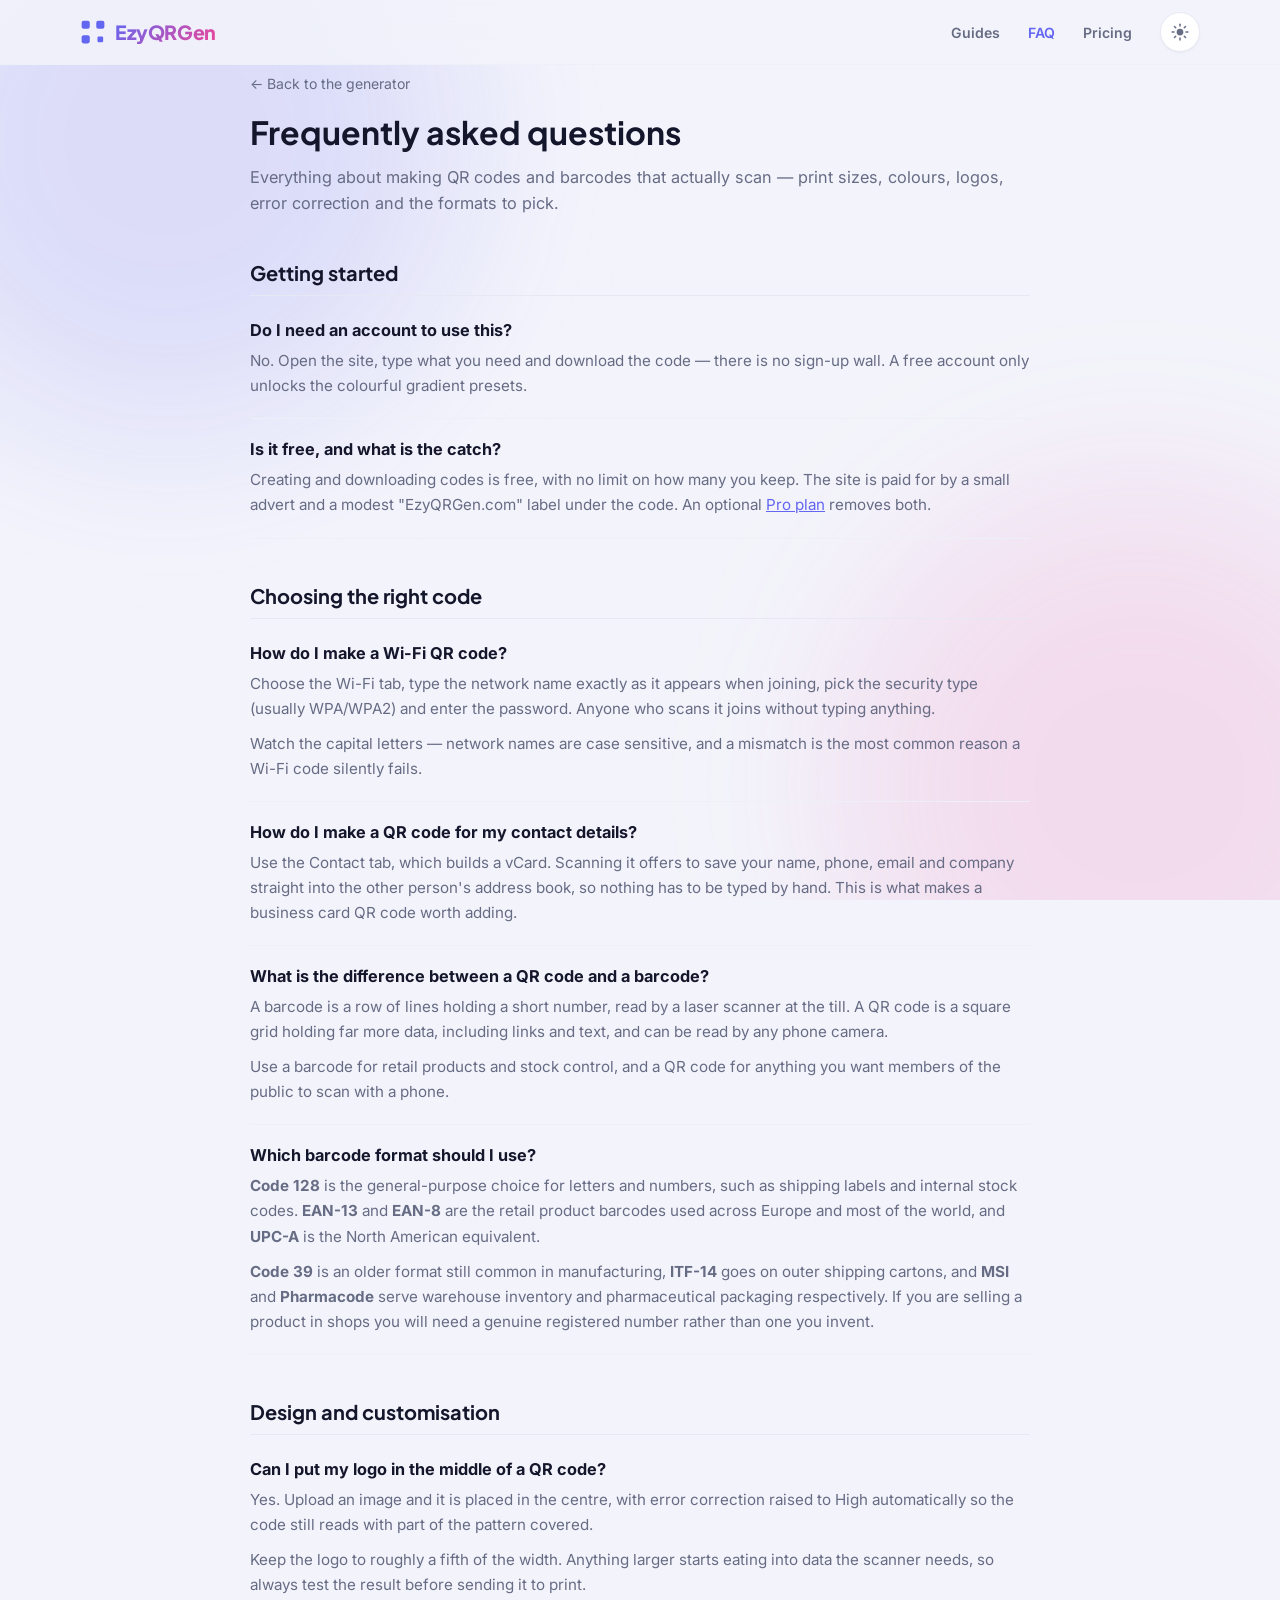
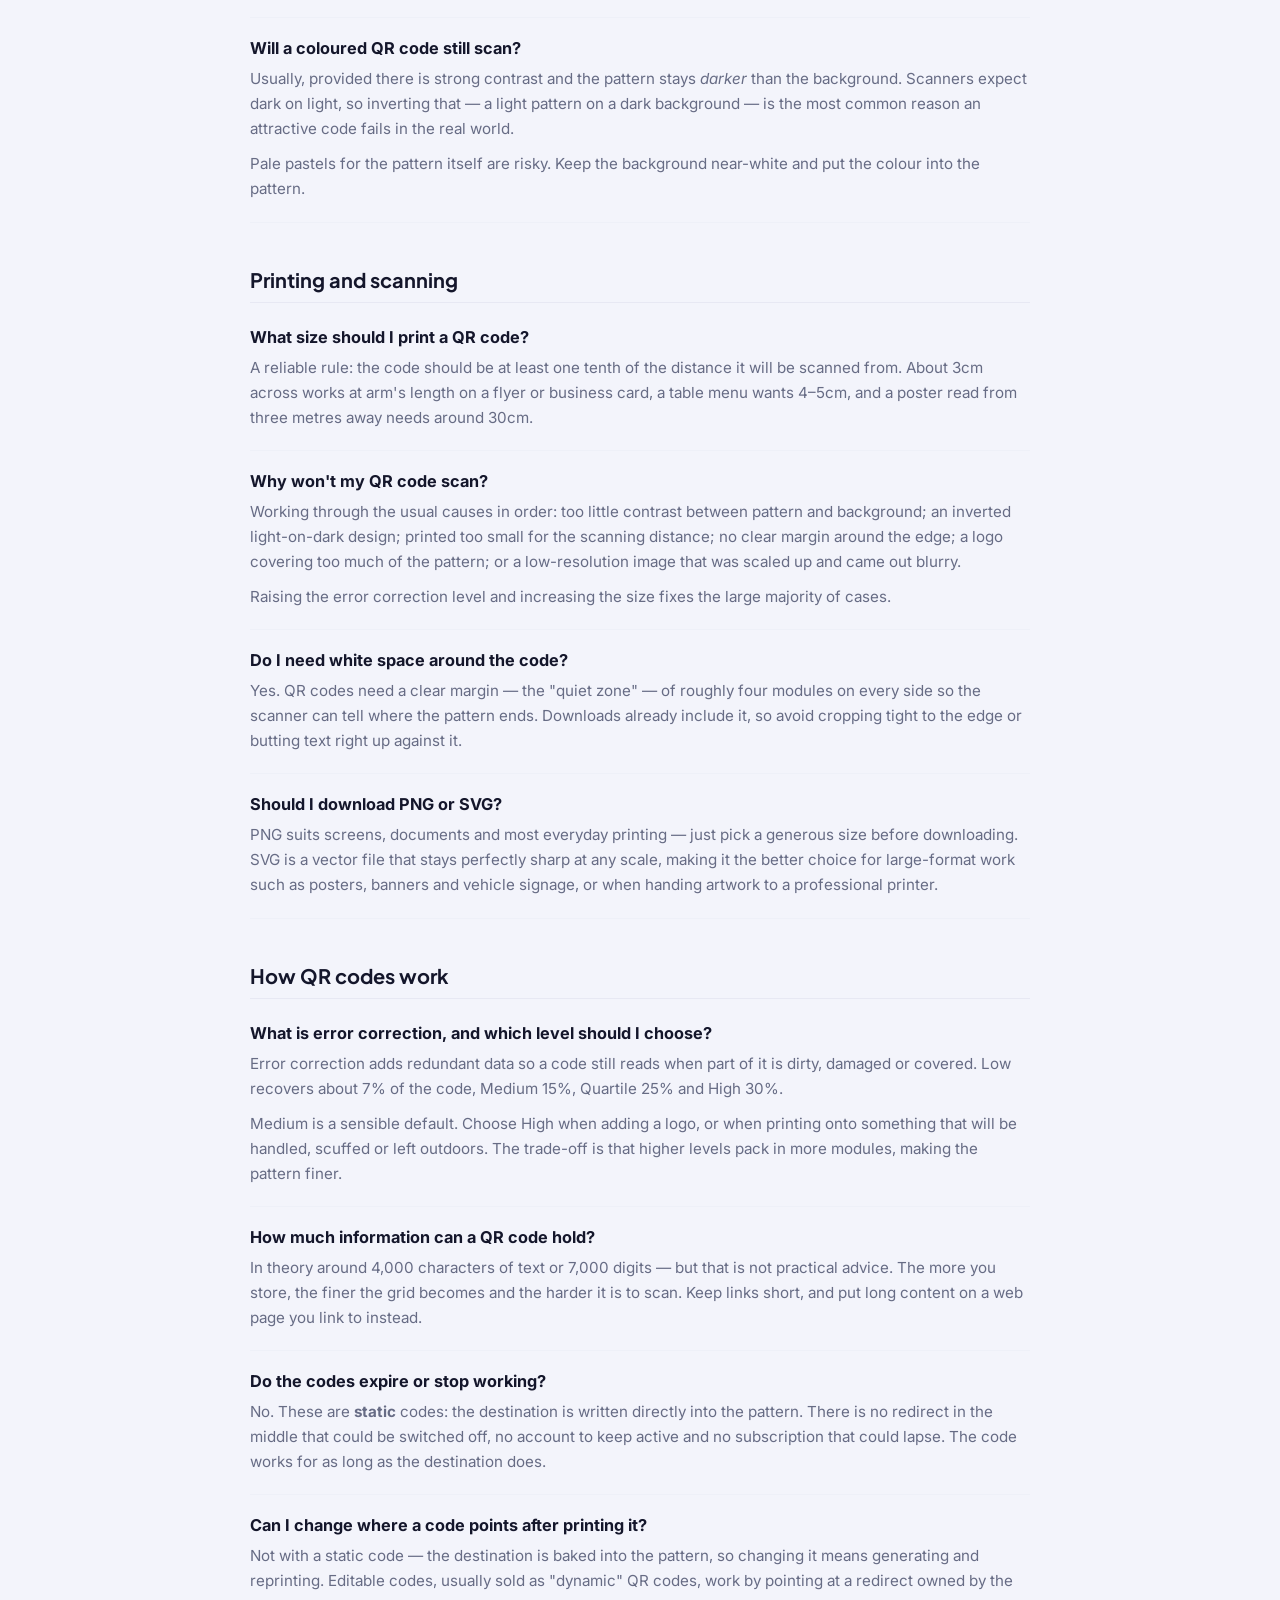
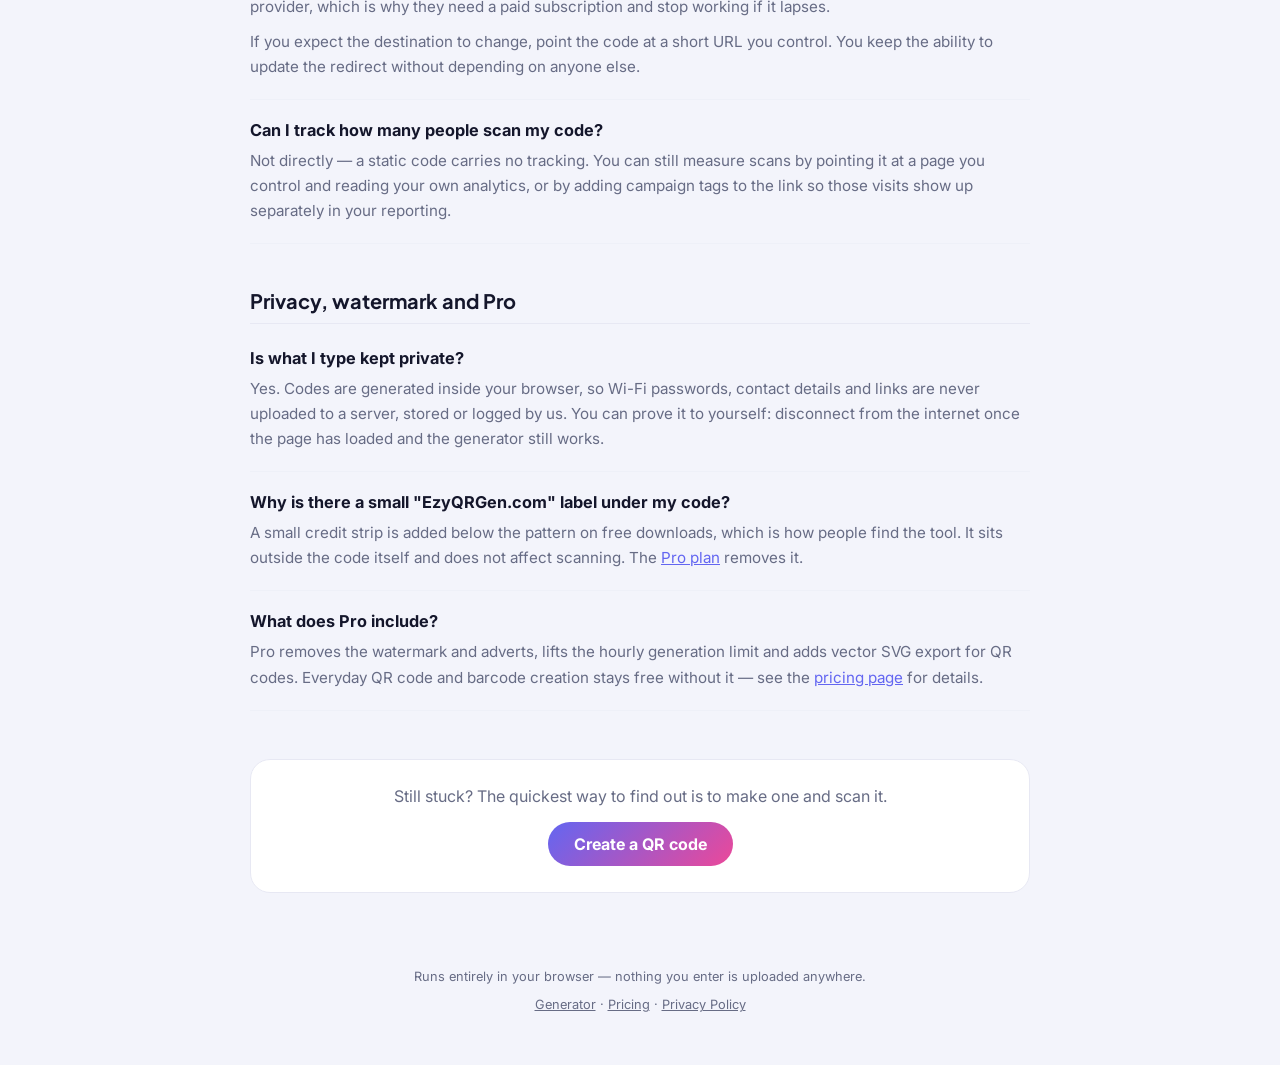
==== commit 05843bca: "Replace the plain header with a sticky nav and hero The header was a centred wordmark and a one-line" ====
--- a/faq.html
+++ b/faq.html
@@ -23,7 +23,7 @@
 <link rel="preconnect" href="https://fonts.googleapis.com">
 <link rel="preconnect" href="https://fonts.gstatic.com" crossorigin>
 <link href="https://fonts.googleapis.com/css2?family=Inter:wght@400;500;600;700&family=Plus+Jakarta+Sans:wght@600;700;800&display=swap" rel="stylesheet">
-<link rel="stylesheet" href="style.css">
+<link rel="stylesheet" href="style.css?v=20260928c">
 <script>
   (function () {
     try {
@@ -124,21 +124,25 @@
 <body>
   <div class="bg-decor" aria-hidden="true"></div>
 
-  <header class="topbar">
+  <header class="topbar" id="topbar">
     <div class="topbar-inner">
       <a href="/" class="brand" style="text-decoration:none;">
         <span class="brand-icon" aria-hidden="true">
-          <svg viewBox="0 0 32 32" width="30" height="30">
+          <svg viewBox="0 0 32 32" width="26" height="26">
             <rect x="2" y="2" width="10" height="10" rx="2.5"></rect>
             <rect x="20" y="2" width="10" height="10" rx="2.5"></rect>
             <rect x="2" y="20" width="10" height="10" rx="2.5"></rect>
             <rect x="21.5" y="21.5" width="7" height="7" rx="1.5"></rect>
           </svg>
         </span>
-        <span class="brand-name" style="font-size:1.55rem;font-weight:800;">Free QR Code &amp; Barcode Generator</span>
+        <span class="brand-name">EzyQRGen</span>
       </a>
+      <nav class="topnav">
+        <a href="/wifi-qr-code.html">Guides</a>
+        <a href="/faq.html" class="current">FAQ</a>
+        <a href="/pricing.html">Pricing</a>
+      </nav>
       <div class="topbar-actions">
-        <a class="btn-auth nav-link" href="/">Generator</a>
         <button class="theme-toggle" id="theme-toggle" type="button" aria-label="Toggle dark mode">
           <svg class="icon-sun" viewBox="0 0 24 24" width="18" height="18"><circle cx="12" cy="12" r="4.5"></circle><g stroke-width="2" stroke-linecap="round"><line x1="12" y1="1.5" x2="12" y2="4"></line><line x1="12" y1="20" x2="12" y2="22.5"></line><line x1="1.5" y1="12" x2="4" y2="12"></line><line x1="20" y1="12" x2="22.5" y2="12"></line><line x1="4.6" y1="4.6" x2="6.3" y2="6.3"></line><line x1="17.7" y1="17.7" x2="19.4" y2="19.4"></line><line x1="4.6" y1="19.4" x2="6.3" y2="17.7"></line><line x1="17.7" y1="6.3" x2="19.4" y2="4.6"></line></g></svg>
           <svg class="icon-moon" viewBox="0 0 24 24" width="18" height="18"><path d="M20 14.5A8.5 8.5 0 1 1 9.5 4a7 7 0 0 0 10.5 10.5Z"></path></svg>
--- a/style.css
+++ b/style.css
@@ -108,28 +108,64 @@
 }
 
 .topbar {
-  padding: 28px 24px 18px;
-  text-align: center;
+  position: sticky;
+  top: 0;
+  /* Above page content so the profile dropdown floats, below the modal
+     layer (100) so dialogs still cover it. */
+  z-index: 80;
+  padding: 12px 24px;
+  /* A permanent hairline rather than a scroll-triggered one, so the bar needs
+     no JS on the eight pages that share it. */
+  border-bottom: 1px solid var(--border-soft);
+  background: color-mix(in srgb, var(--bg) 82%, transparent);
+  backdrop-filter: blur(14px);
+  -webkit-backdrop-filter: blur(14px);
 }
 
 .topbar-inner {
-  max-width: 1080px;
+  max-width: 1120px;
   margin: 0 auto;
   display: flex;
   align-items: center;
-  justify-content: center;
-  position: relative;
+  justify-content: space-between;
+  gap: 16px;
+}
+
+.topnav {
+  display: flex;
+  align-items: center;
+  gap: 4px;
+  margin-left: auto;
+}
+
+.topnav a {
+  padding: 8px 12px;
+  border-radius: 9px;
+  color: var(--text-muted);
+  font-size: 0.88rem;
+  font-weight: 600;
+  text-decoration: none;
+  transition: background 0.15s ease, color 0.15s ease;
+}
+
+.topnav a:hover { background: var(--surface-alt); color: var(--text); }
+.topnav a.current { color: var(--accent-solid); }
+
+@media (max-width: 720px) {
+  .topnav { display: none; }
 }
 
 .brand {
   display: flex;
   align-items: center;
-  justify-content: center;
-  gap: 10px;
+  gap: 9px;
+  flex-shrink: 0;
   font-family: "Plus Jakarta Sans", "Inter", sans-serif;
-  font-size: 1.55rem;
+  font-size: 1.22rem;
   font-weight: 800;
   letter-spacing: -0.02em;
+  text-decoration: none;
+  color: var(--text);
 }
 
 .brand-icon {
@@ -151,28 +187,15 @@
 }
 
 .topbar-actions {
-  position: absolute;
-  right: 0;
-  top: 50%;
-  transform: translateY(-50%);
-  /* The transform above creates a stacking context, which would otherwise trap
-     the profile dropdown behind <main>. Kept below the modal/consent layers. */
-  z-index: 60;
-  display: flex;
-  align-items: center;
-  gap: 10px;
+  display: flex;
+  align-items: center;
+  gap: 8px;
+  flex-shrink: 0;
 }
 
 @media (max-width: 560px) {
-  .topbar-inner {
-    flex-direction: column;
-    gap: 14px;
-  }
-  .brand { font-size: 1.3rem; }
-  .topbar-actions {
-    position: static;
-    transform: none;
-  }
+  .brand { font-size: 1.05rem; }
+  .topbar { padding: 10px 16px; }
 }
 
 .auth-area {
@@ -484,6 +507,7 @@
 input[type="url"],
 input[type="email"],
 input[type="password"],
+input[type="datetime-local"],
 input[type="file"],
 textarea,
 select {
@@ -502,6 +526,7 @@
 input[type="url"]:focus,
 input[type="email"]:focus,
 input[type="password"]:focus,
+input[type="datetime-local"]:focus,
 textarea:focus,
 select:focus {
   outline: none;
@@ -1116,3 +1141,161 @@
 }
 
 .seo-more a:hover { text-decoration: underline; }
+
+/* A two-column row nested inside a field group needs the same breathing room
+   the surrounding labels get. */
+.field-group .customize-grid { margin-top: 14px; }
+
+/* ---------- Use-case landing pages ---------- */
+.usecase { max-width: 820px; margin: 0 auto; padding: 8px 20px 40px; }
+.usecase h1 { font-family: "Plus Jakarta Sans", sans-serif; font-size: 2rem; margin: 0 0 14px; }
+.usecase .lede { color: var(--text-muted); font-size: 1.04rem; line-height: 1.6; margin: 0 0 30px; }
+.usecase h2 {
+  font-family: "Plus Jakarta Sans", sans-serif;
+  font-size: 1.3rem;
+  margin: 42px 0 14px;
+}
+.usecase h3 { font-size: 1rem; margin: 0 0 6px; }
+.usecase p, .usecase li { color: var(--text-muted); font-size: 0.95rem; line-height: 1.68; }
+.usecase strong { color: var(--text); }
+.usecase ol, .usecase ul { padding-left: 20px; }
+.usecase li { margin-bottom: 9px; }
+.usecase a { color: var(--accent-solid); }
+
+.usecase-cta {
+  margin: 32px 0;
+  padding: 26px;
+  border-radius: var(--radius-lg);
+  background: var(--surface);
+  border: 1px solid var(--border);
+  text-align: center;
+}
+.usecase-cta p { margin: 0 0 16px; }
+.usecase-cta a.btn-cta {
+  display: inline-block;
+  padding: 13px 28px;
+  border-radius: 24px;
+  background: var(--accent-gradient);
+  color: #fff;
+  font-weight: 700;
+  text-decoration: none;
+}
+
+.tip-grid {
+  display: grid;
+  grid-template-columns: repeat(auto-fit, minmax(240px, 1fr));
+  gap: 20px 26px;
+}
+.tip-grid p { margin: 0; }
+
+.usecase-links { margin-top: 44px; padding-top: 22px; border-top: 1px solid var(--border); }
+.usecase-links p { margin: 0 0 8px; }
+
+/* ---------- Customize tabs ---------- */
+.cz-tabs {
+  display: flex;
+  gap: 4px;
+  padding: 4px;
+  margin-bottom: 18px;
+  border-radius: 12px;
+  background: var(--surface-alt);
+}
+
+.cz-tab {
+  flex: 1;
+  min-width: 0;
+  padding: 8px 6px;
+  border: none;
+  border-radius: 9px;
+  background: transparent;
+  color: var(--text-muted);
+  font-family: inherit;
+  font-size: 0.82rem;
+  font-weight: 600;
+  cursor: pointer;
+  white-space: nowrap;
+  overflow: hidden;
+  text-overflow: ellipsis;
+  transition: background 0.15s ease, color 0.15s ease;
+}
+
+.cz-tab:hover { color: var(--text); }
+
+.cz-tab.active {
+  background: var(--surface);
+  color: var(--accent-solid);
+  box-shadow: var(--shadow-sm);
+}
+
+.cz-panel { display: none; }
+.cz-panel.active { display: block; }
+
+/* ---------- Homepage hero ---------- */
+.hero {
+  max-width: 820px;
+  margin: 0 auto;
+  padding: 34px 20px 22px;
+  text-align: center;
+}
+
+.hero h1 {
+  margin: 0 0 14px;
+  font-family: "Plus Jakarta Sans", "Inter", sans-serif;
+  font-size: clamp(1.75rem, 4.4vw, 2.85rem);
+  font-weight: 800;
+  line-height: 1.12;
+  letter-spacing: -0.03em;
+  text-wrap: balance;
+}
+
+.hero h1 .grad {
+  background: var(--accent-gradient);
+  -webkit-background-clip: text;
+  background-clip: text;
+  color: transparent;
+}
+
+.hero-sub {
+  margin: 0 auto;
+  max-width: 560px;
+  color: var(--text-muted);
+  font-size: clamp(0.95rem, 1.7vw, 1.08rem);
+  line-height: 1.55;
+}
+
+.hero-chips {
+  display: flex;
+  flex-wrap: wrap;
+  justify-content: center;
+  gap: 8px;
+  list-style: none;
+  margin: 22px 0 0;
+  padding: 0;
+}
+
+.hero-chips li {
+  display: inline-flex;
+  align-items: center;
+  gap: 6px;
+  padding: 7px 14px;
+  border-radius: 20px;
+  border: 1px solid var(--border);
+  background: color-mix(in srgb, var(--surface) 70%, transparent);
+  color: var(--text-muted);
+  font-size: 0.82rem;
+  font-weight: 600;
+}
+
+.hero-chips li::before {
+  content: "✓";
+  color: #16a34a;
+  font-weight: 800;
+}
+
+@media (max-width: 560px) {
+  .hero { padding: 20px 18px 14px; }
+  .hero h1 { margin-bottom: 10px; }
+  .hero-sub { font-size: 0.92rem; line-height: 1.5; }
+  .hero-chips { gap: 6px; margin-top: 14px; }
+  .hero-chips li { padding: 5px 10px; font-size: 0.74rem; }
+}
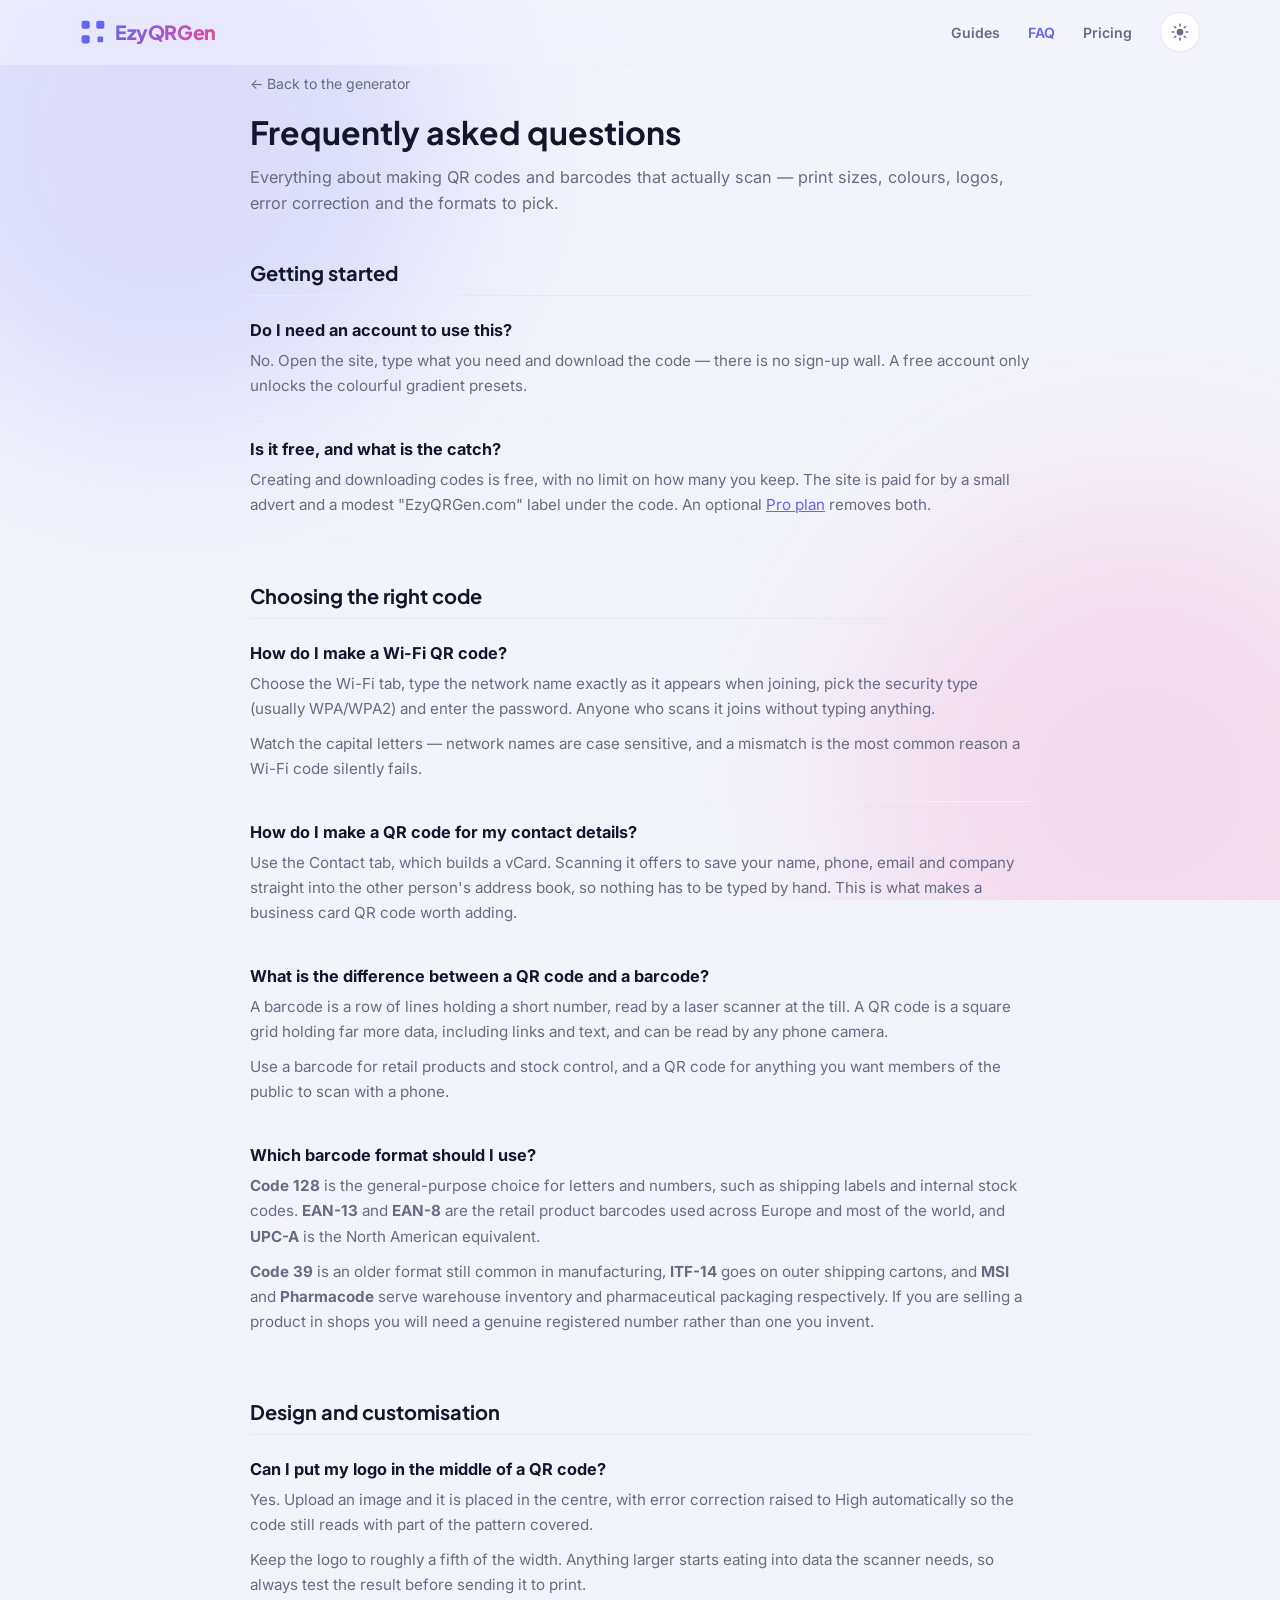
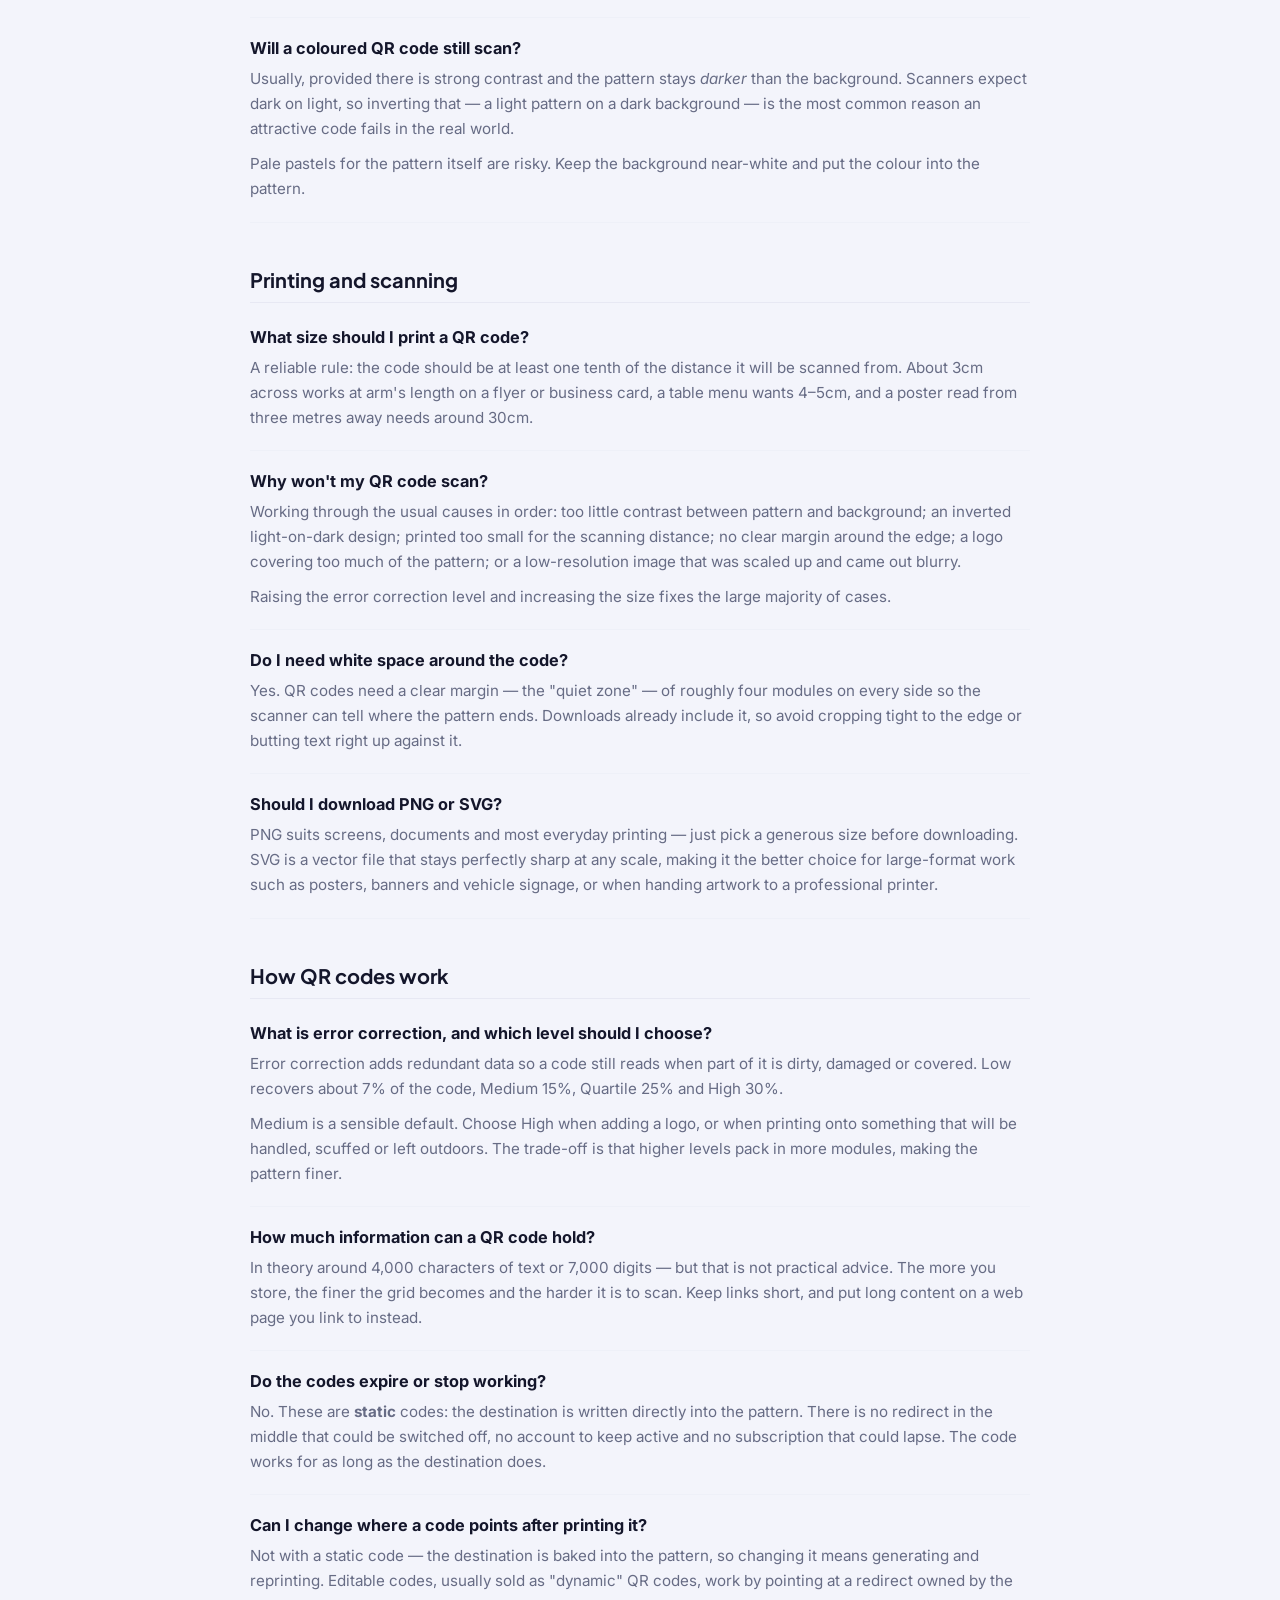
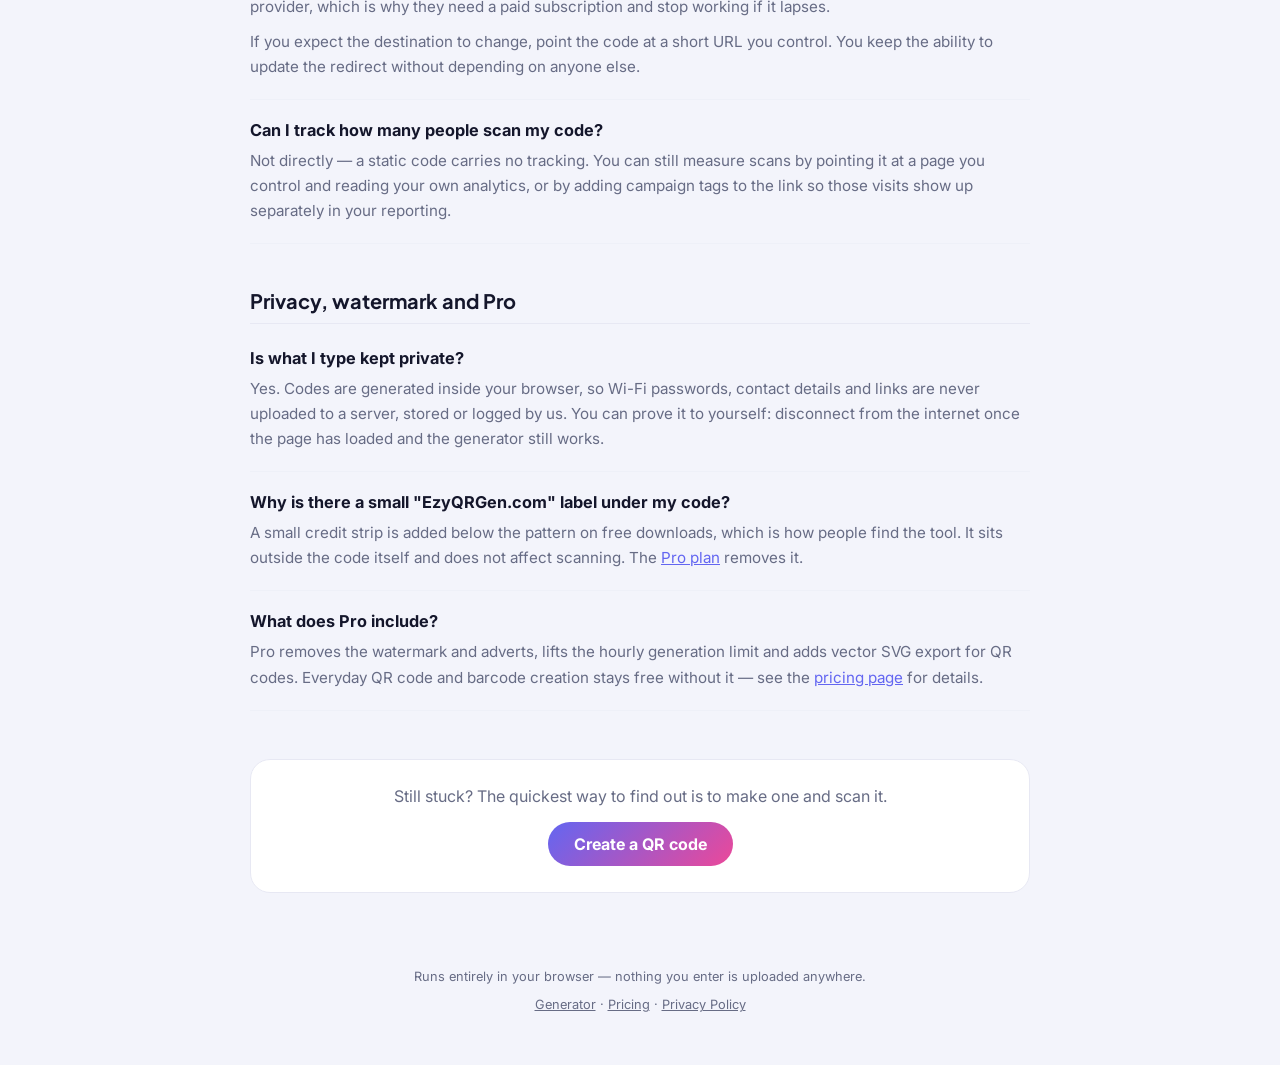
==== commit f689d2d9: "Restore the HTML pages emptied by the previous commit The previous commit bumped the cache token wit" ====
--- a/faq.html
+++ b/faq.html
@@ -23,7 +23,7 @@
 <link rel="preconnect" href="https://fonts.googleapis.com">
 <link rel="preconnect" href="https://fonts.gstatic.com" crossorigin>
 <link href="https://fonts.googleapis.com/css2?family=Inter:wght@400;500;600;700&family=Plus+Jakarta+Sans:wght@600;700;800&display=swap" rel="stylesheet">
-<link rel="stylesheet" href="style.css?v=20260928c">
+<link rel="stylesheet" href="style.css?v=20260928d">
 <script>
   (function () {
     try {
--- a/style.css
+++ b/style.css
@@ -20,6 +20,8 @@
   --shadow-lg: 0 16px 48px rgba(20, 22, 43, 0.12);
   --blob-1: rgba(99, 102, 241, 0.16);
   --blob-2: rgba(236, 72, 153, 0.14);
+  --hero-glow-1: rgba(99, 102, 241, 0.16);
+  --hero-glow-2: rgba(236, 72, 153, 0.12);
   color-scheme: light;
 }
 
@@ -39,8 +41,10 @@
     --shadow-sm: 0 1px 2px rgba(0, 0, 0, 0.3);
     --shadow-md: 0 8px 24px rgba(0, 0, 0, 0.35);
     --shadow-lg: 0 16px 48px rgba(0, 0, 0, 0.45);
-    --blob-1: rgba(129, 140, 248, 0.18);
-    --blob-2: rgba(244, 114, 182, 0.16);
+    --blob-1: rgba(129, 140, 248, 0.26);
+    --blob-2: rgba(244, 114, 182, 0.22);
+    --hero-glow-1: rgba(129, 140, 248, 0.22);
+    --hero-glow-2: rgba(244, 114, 182, 0.16);
     color-scheme: dark;
   }
 }
@@ -60,8 +64,10 @@
   --shadow-sm: 0 1px 2px rgba(0, 0, 0, 0.3);
   --shadow-md: 0 8px 24px rgba(0, 0, 0, 0.35);
   --shadow-lg: 0 16px 48px rgba(0, 0, 0, 0.45);
-  --blob-1: rgba(129, 140, 248, 0.18);
-  --blob-2: rgba(244, 114, 182, 0.16);
+  --blob-1: rgba(129, 140, 248, 0.26);
+  --blob-2: rgba(244, 114, 182, 0.22);
+  --hero-glow-1: rgba(129, 140, 248, 0.22);
+  --hero-glow-2: rgba(244, 114, 182, 0.16);
   color-scheme: dark;
 }
 
@@ -114,12 +120,13 @@
      layer (100) so dialogs still cover it. */
   z-index: 80;
   padding: 12px 24px;
-  /* A permanent hairline rather than a scroll-triggered one, so the bar needs
-     no JS on the eight pages that share it. */
-  border-bottom: 1px solid var(--border-soft);
-  background: color-mix(in srgb, var(--bg) 82%, transparent);
-  backdrop-filter: blur(14px);
-  -webkit-backdrop-filter: blur(14px);
+  /* Kept light enough that the page's colour reads through it, otherwise the
+     bar becomes a dark slab with a hard seam against the hero. The blur is
+     what keeps the text legible over scrolling content. */
+  border-bottom: 1px solid color-mix(in srgb, var(--border) 45%, transparent);
+  background: color-mix(in srgb, var(--bg) 52%, transparent);
+  backdrop-filter: blur(18px) saturate(140%);
+  -webkit-backdrop-filter: blur(18px) saturate(140%);
 }
 
 .topbar-inner {
@@ -1230,12 +1237,31 @@
 .cz-panel { display: none; }
 .cz-panel.active { display: block; }
 
+/* Narrow screens truncated "Advanced" to an ellipsis at the default size. */
+@media (max-width: 460px) {
+  .cz-tab { font-size: 0.75rem; padding: 8px 4px; }
+}
+
 /* ---------- Homepage hero ---------- */
 .hero {
+  position: relative;
+  padding: 52px 20px 30px;
+  text-align: center;
+  /* Flex-centred rather than auto margins: the h1 and chips carry their own
+     margin shorthands, which are more specific and would reset them. */
+  display: flex;
+  flex-direction: column;
+  align-items: center;
+  /* Full-bleed glow behind a centred column, so wide screens don't read as
+     an empty dark field. */
+  background:
+    radial-gradient(64% 130% at 50% -14%, var(--hero-glow-1), transparent 62%),
+    radial-gradient(38% 90% at 82% 6%, var(--hero-glow-2), transparent 68%);
+}
+
+.hero > * {
+  width: 100%;
   max-width: 820px;
-  margin: 0 auto;
-  padding: 34px 20px 22px;
-  text-align: center;
 }
 
 .hero h1 {
@@ -1293,7 +1319,7 @@
 }
 
 @media (max-width: 560px) {
-  .hero { padding: 20px 18px 14px; }
+  .hero { padding: 28px 18px 16px; }
   .hero h1 { margin-bottom: 10px; }
   .hero-sub { font-size: 0.92rem; line-height: 1.5; }
   .hero-chips { gap: 6px; margin-top: 14px; }
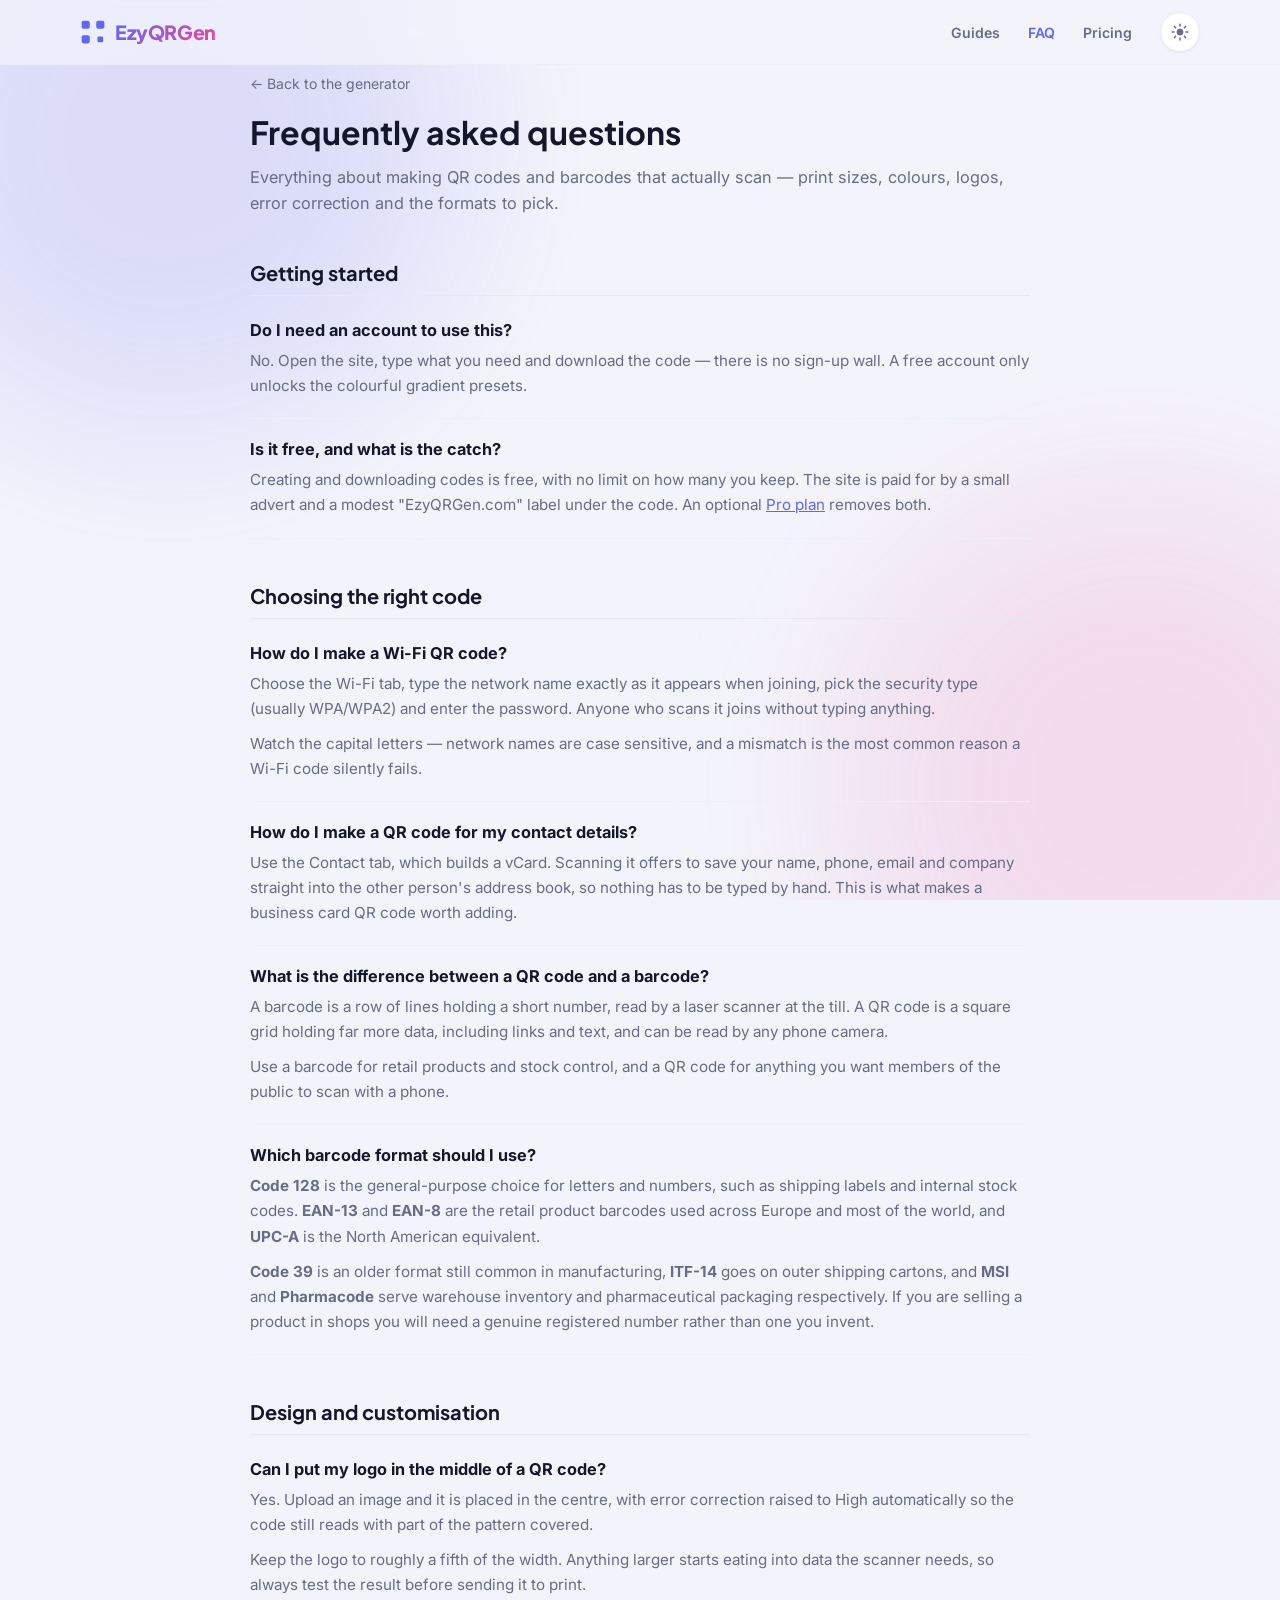
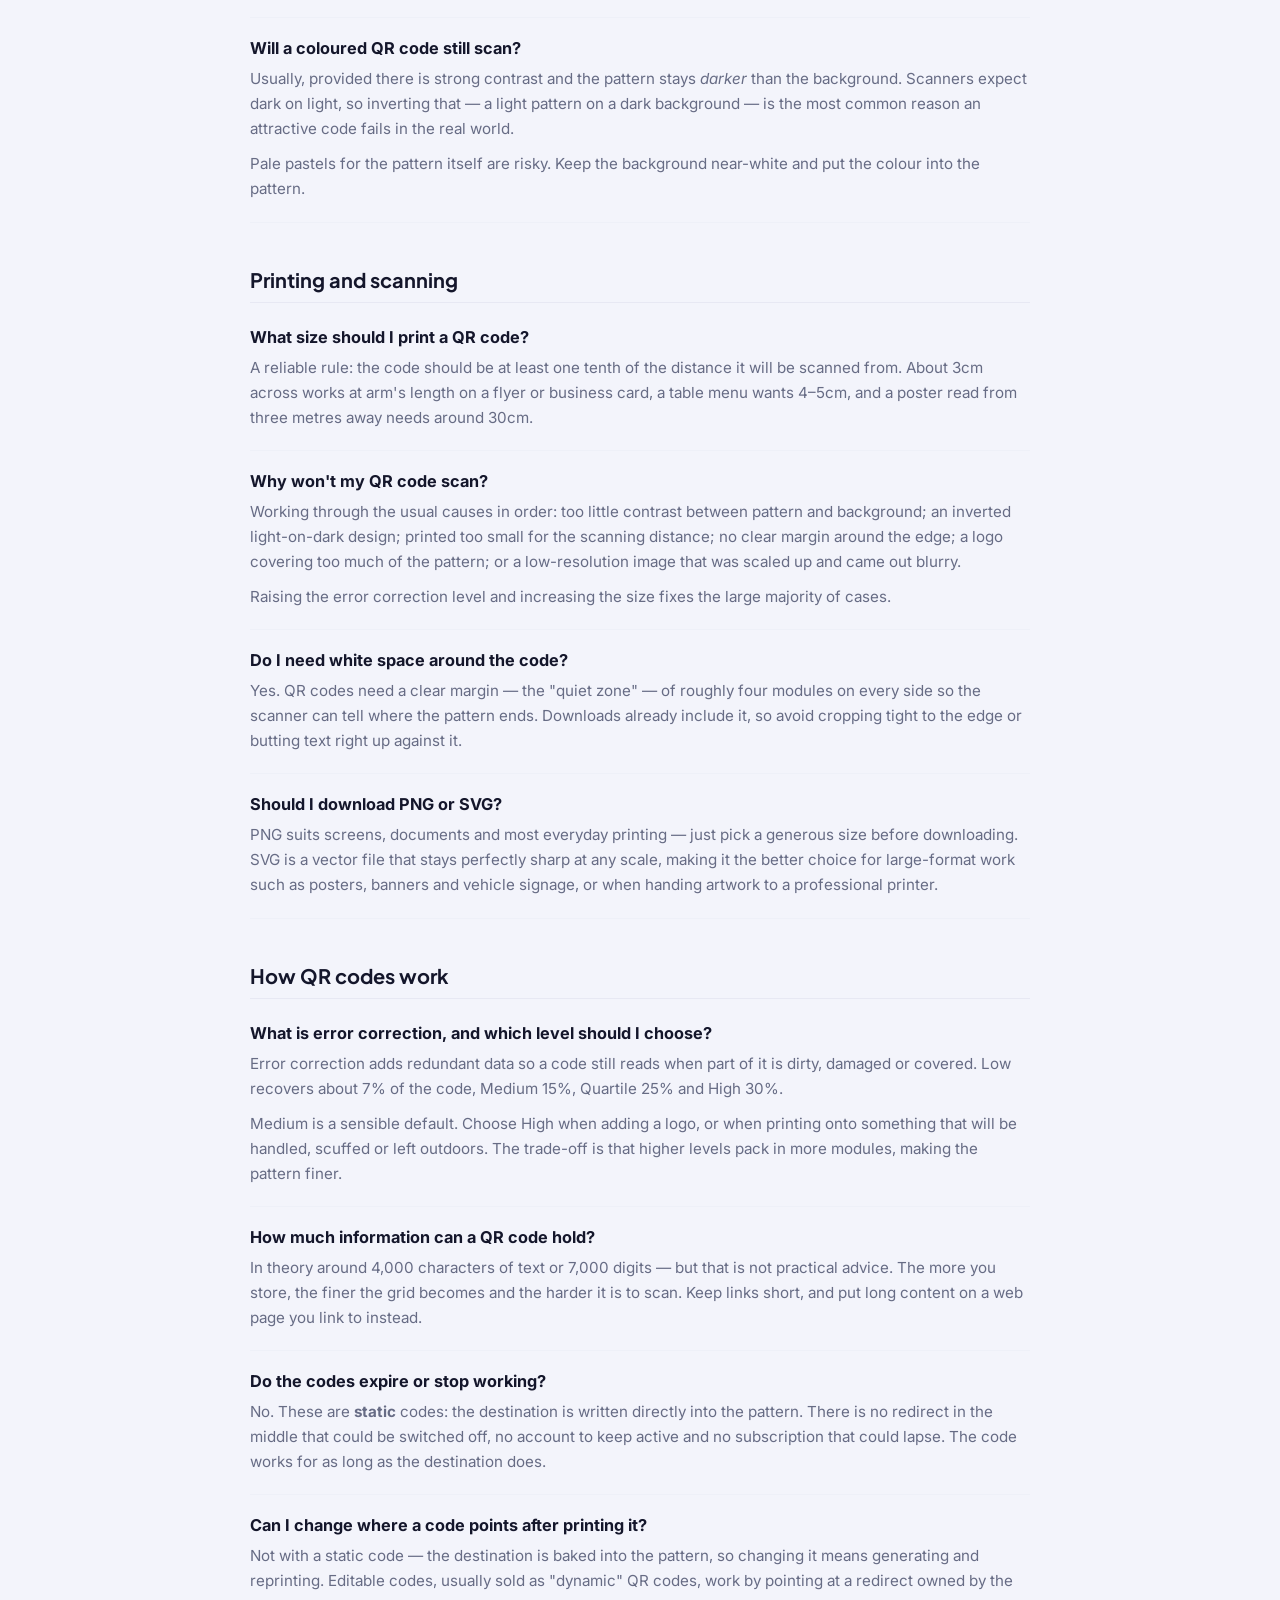
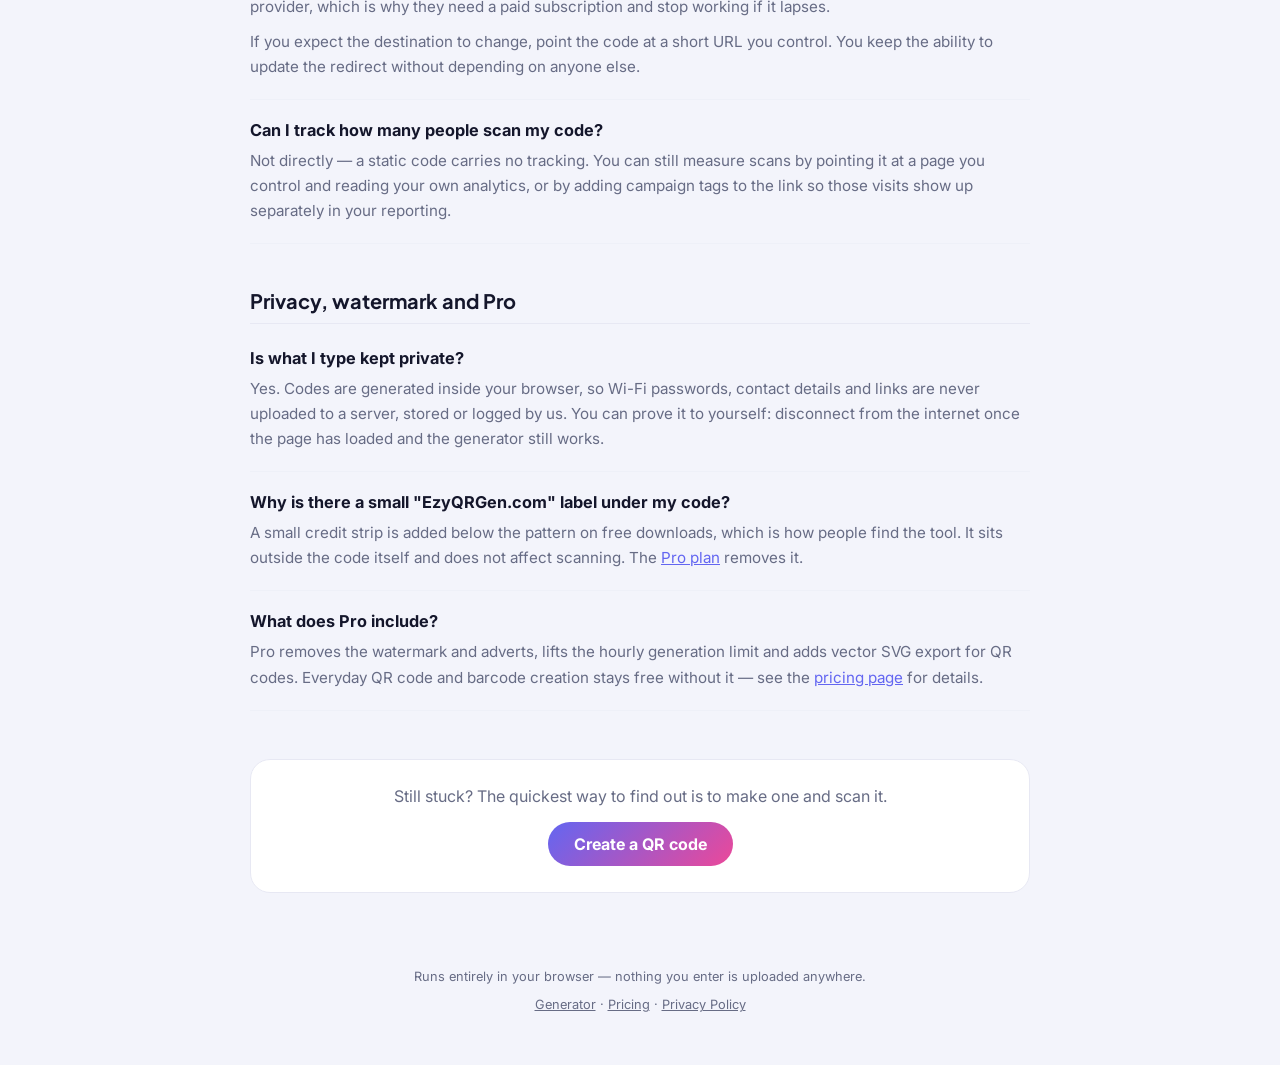
==== commit 1bcf2204: "Clean up the dark theme instead of layering more glow The dark hero read as a muddy brown-maroon sme" ====
--- a/faq.html
+++ b/faq.html
@@ -23,7 +23,7 @@
 <link rel="preconnect" href="https://fonts.googleapis.com">
 <link rel="preconnect" href="https://fonts.gstatic.com" crossorigin>
 <link href="https://fonts.googleapis.com/css2?family=Inter:wght@400;500;600;700&family=Plus+Jakarta+Sans:wght@600;700;800&display=swap" rel="stylesheet">
-<link rel="stylesheet" href="style.css?v=20260928d">
+<link rel="stylesheet" href="style.css?v=20260929a">
 <script>
   (function () {
     try {
--- a/style.css
+++ b/style.css
@@ -41,10 +41,10 @@
     --shadow-sm: 0 1px 2px rgba(0, 0, 0, 0.3);
     --shadow-md: 0 8px 24px rgba(0, 0, 0, 0.35);
     --shadow-lg: 0 16px 48px rgba(0, 0, 0, 0.45);
-    --blob-1: rgba(129, 140, 248, 0.26);
-    --blob-2: rgba(244, 114, 182, 0.22);
-    --hero-glow-1: rgba(129, 140, 248, 0.22);
-    --hero-glow-2: rgba(244, 114, 182, 0.16);
+    --blob-1: rgba(129, 140, 248, 0.10);
+    --blob-2: rgba(129, 140, 248, 0.07);
+    --hero-glow-1: rgba(129, 140, 248, 0.10);
+    --hero-glow-2: transparent;
     color-scheme: dark;
   }
 }
@@ -64,10 +64,10 @@
   --shadow-sm: 0 1px 2px rgba(0, 0, 0, 0.3);
   --shadow-md: 0 8px 24px rgba(0, 0, 0, 0.35);
   --shadow-lg: 0 16px 48px rgba(0, 0, 0, 0.45);
-  --blob-1: rgba(129, 140, 248, 0.26);
-  --blob-2: rgba(244, 114, 182, 0.22);
-  --hero-glow-1: rgba(129, 140, 248, 0.22);
-  --hero-glow-2: rgba(244, 114, 182, 0.16);
+  --blob-1: rgba(129, 140, 248, 0.10);
+  --blob-2: rgba(129, 140, 248, 0.07);
+  --hero-glow-1: rgba(129, 140, 248, 0.10);
+  --hero-glow-2: transparent;
   color-scheme: dark;
 }
 
@@ -123,10 +123,10 @@
   /* Kept light enough that the page's colour reads through it, otherwise the
      bar becomes a dark slab with a hard seam against the hero. The blur is
      what keeps the text legible over scrolling content. */
-  border-bottom: 1px solid color-mix(in srgb, var(--border) 45%, transparent);
-  background: color-mix(in srgb, var(--bg) 52%, transparent);
-  backdrop-filter: blur(18px) saturate(140%);
-  -webkit-backdrop-filter: blur(18px) saturate(140%);
+  border-bottom: 1px solid color-mix(in srgb, var(--border) 40%, transparent);
+  background: color-mix(in srgb, var(--bg) 72%, transparent);
+  backdrop-filter: blur(16px);
+  -webkit-backdrop-filter: blur(16px);
 }
 
 .topbar-inner {
@@ -1245,7 +1245,7 @@
 /* ---------- Homepage hero ---------- */
 .hero {
   position: relative;
-  padding: 52px 20px 30px;
+  padding: 38px 20px 26px;
   text-align: center;
   /* Flex-centred rather than auto margins: the h1 and chips carry their own
      margin shorthands, which are more specific and would reset them. */
